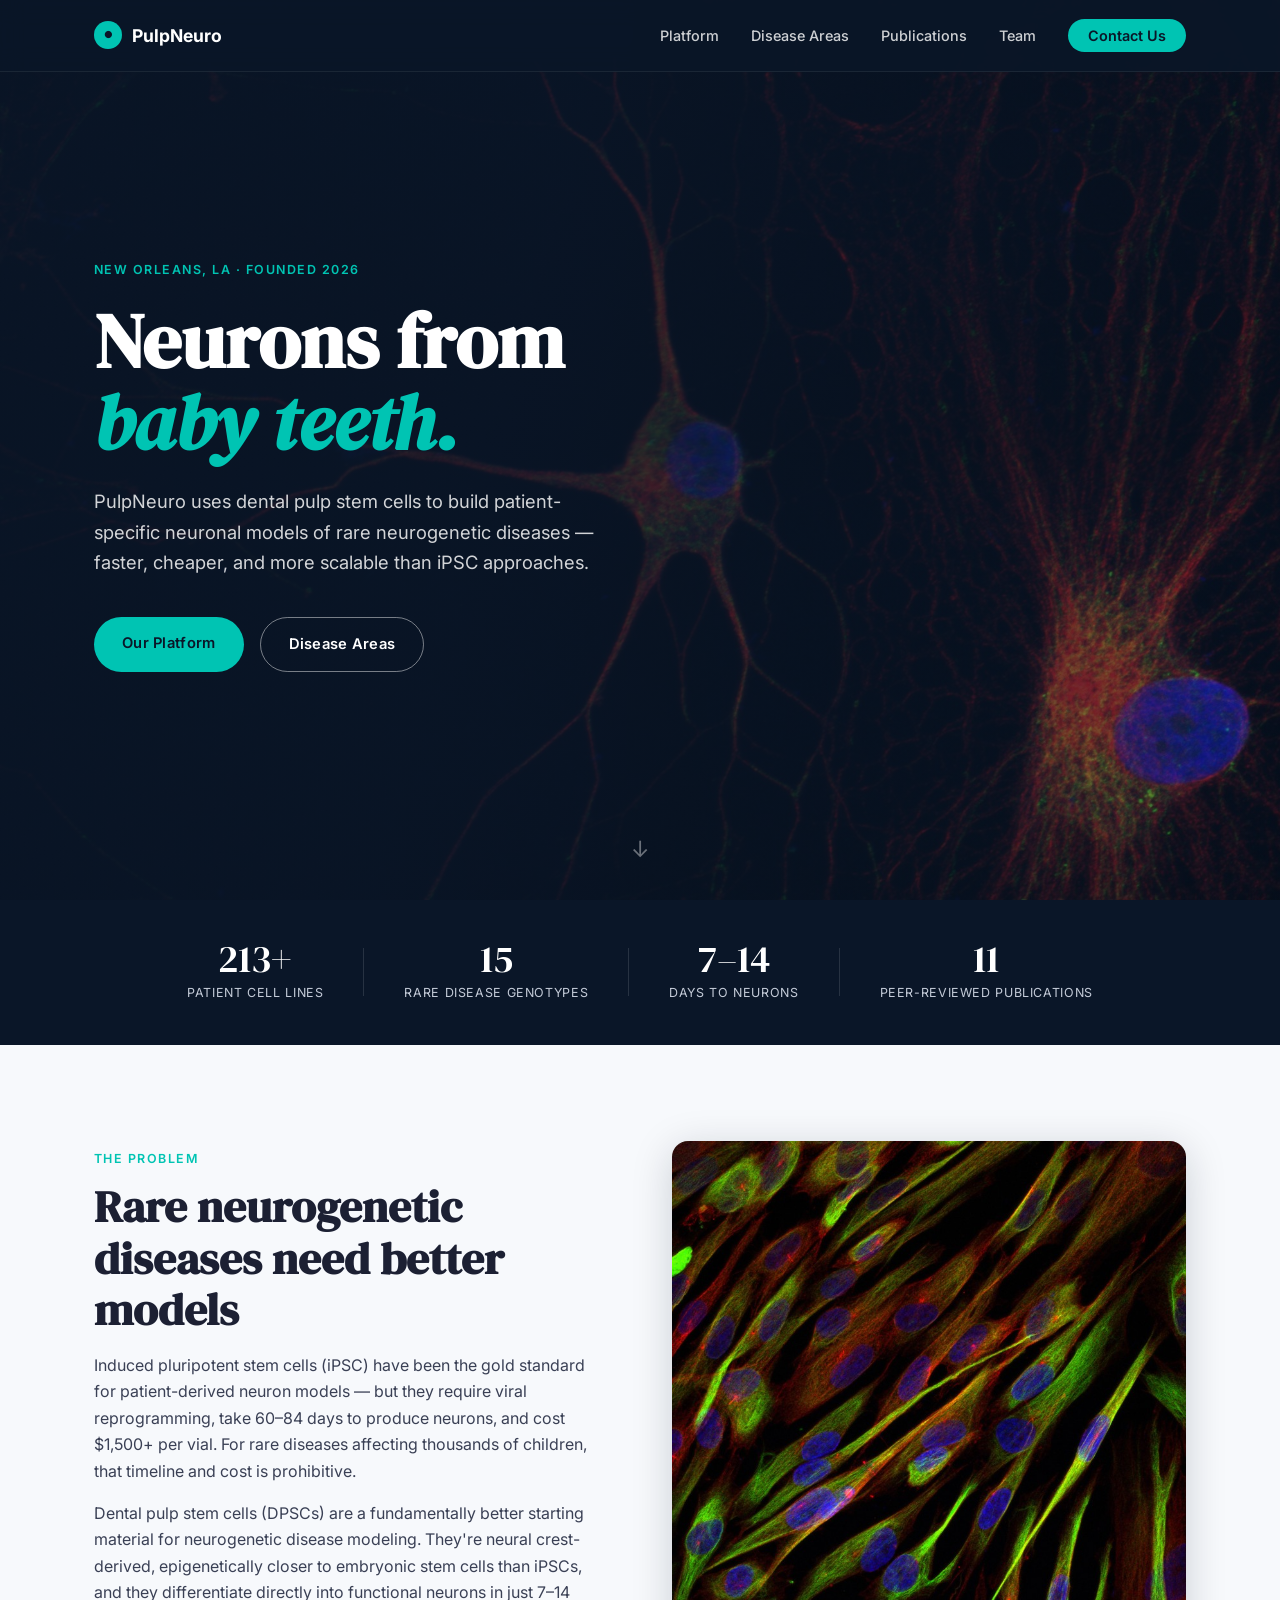
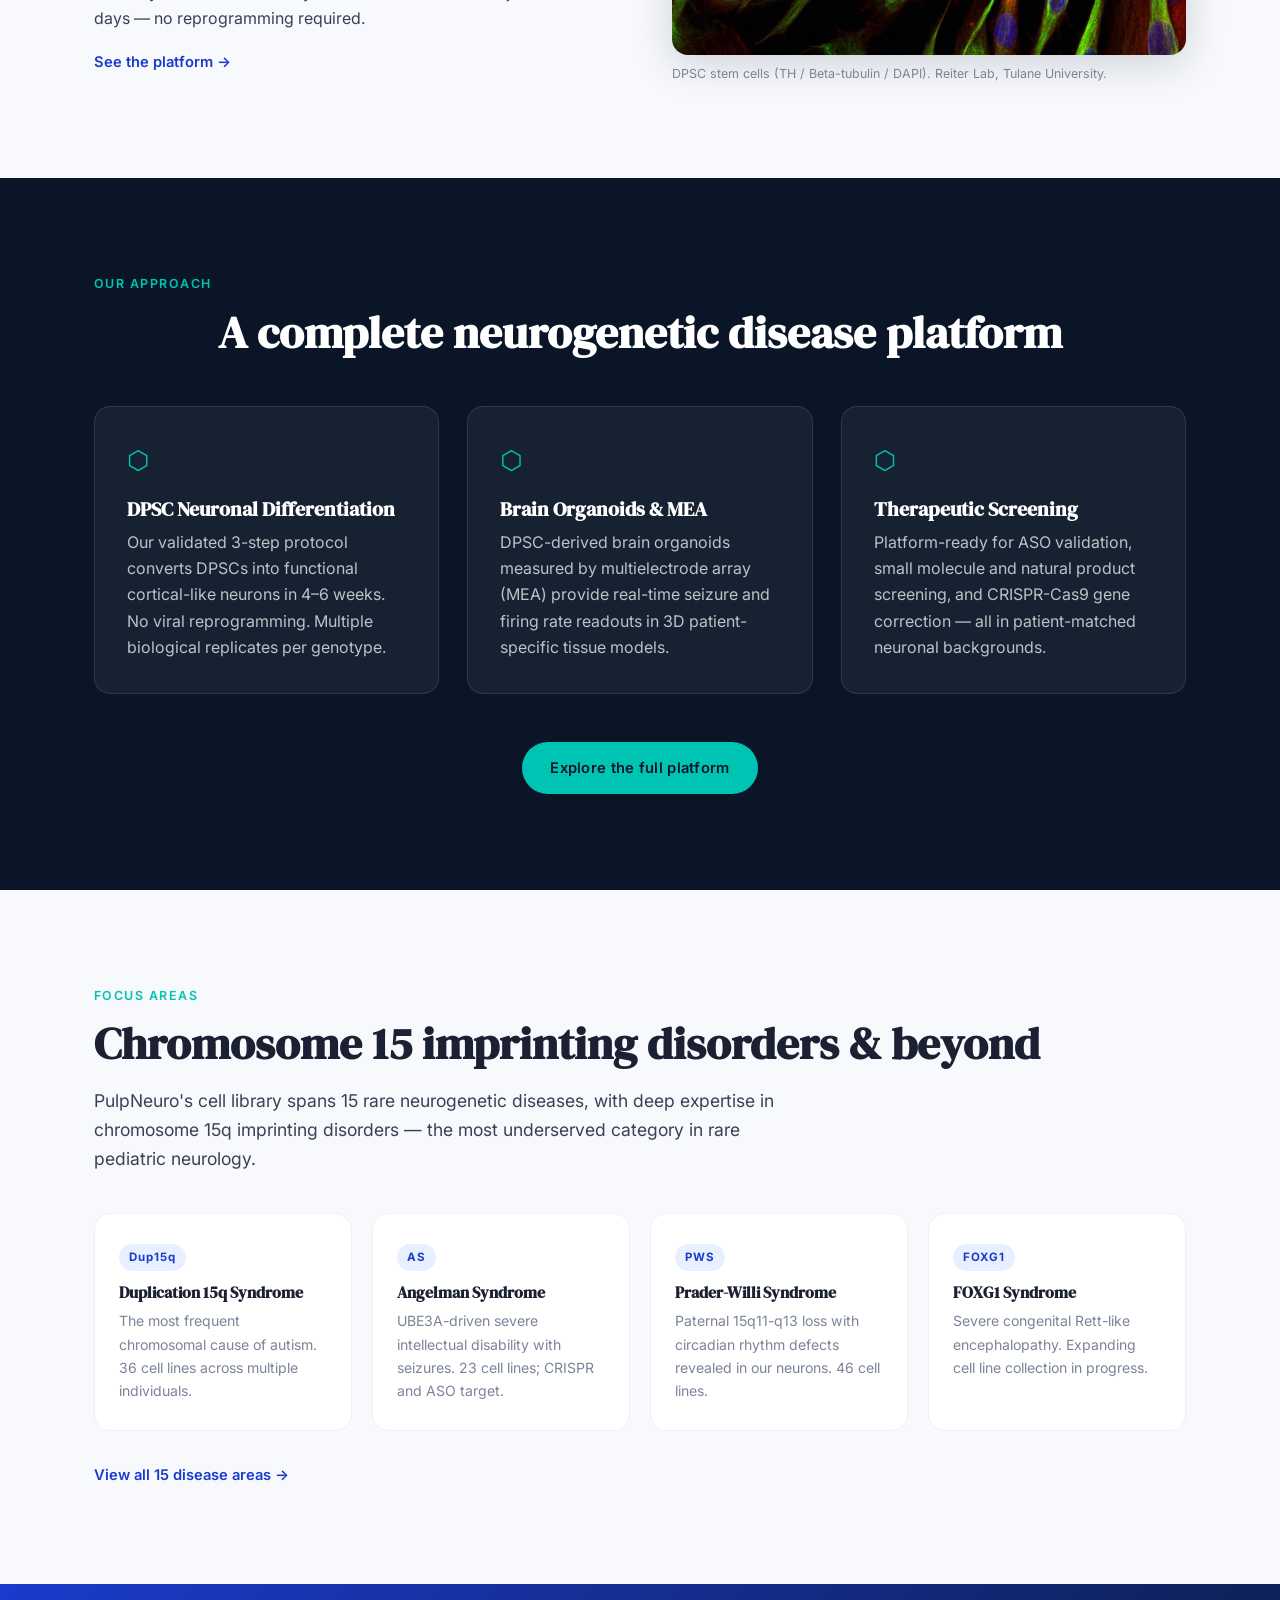
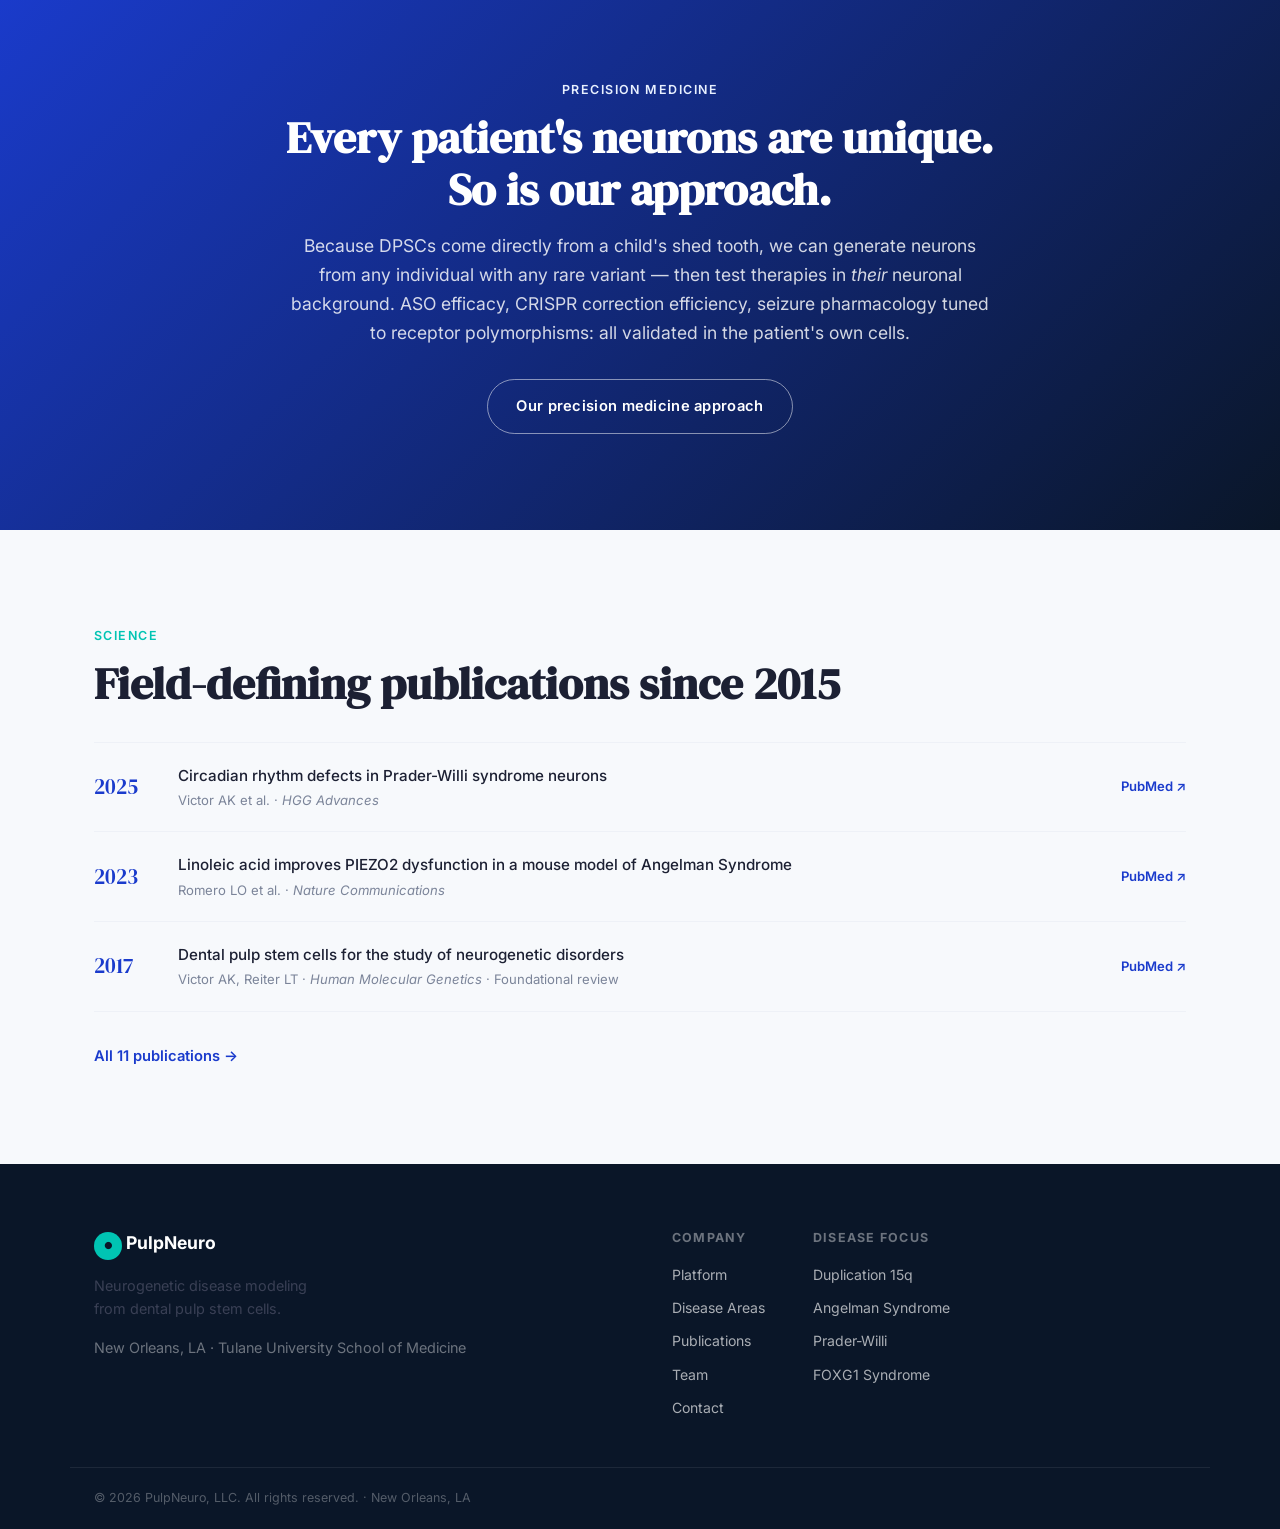
==== site/index.html @ 4e55b50b "Add files via upload Initial Site Upload" ====
<!DOCTYPE html>
<html lang="en">
<head>
<meta charset="UTF-8">
<meta name="viewport" content="width=device-width, initial-scale=1.0">
<title>PulpNeuro — Neurogenetic Disease Modeling from Dental Pulp Stem Cells</title>
<link rel="stylesheet" href="assets/css/main.css">
<link rel="preconnect" href="https://fonts.googleapis.com">
<link href="https://fonts.googleapis.com/css2?family=Inter:wght@300;400;500;600;700&family=DM+Serif+Display:ital@0;1&display=swap" rel="stylesheet">
</head>
<body>

<!-- NAV -->
<nav class="nav" id="nav">
  <div class="nav-inner">
    <a href="index.html" class="nav-logo">
      <span class="logo-mark">●</span>
      <span class="logo-text">PulpNeuro</span>
    </a>
    <ul class="nav-links">
      <li><a href="platform.html">Platform</a></li>
      <li><a href="disease-areas.html">Disease Areas</a></li>
      <li><a href="publications.html">Publications</a></li>
      <li><a href="team.html">Team</a></li>
      <li><a href="contact.html" class="nav-cta">Contact Us</a></li>
    </ul>
    <button class="nav-hamburger" id="hamburger" aria-label="Menu">
      <span></span><span></span><span></span>
    </button>
  </div>
</nav>

<!-- HERO -->
<section class="hero">
  <div class="hero-bg" style="background-image: url('assets/img/hero_neurons.jpg')"></div>
  <div class="hero-overlay"></div>
  <div class="hero-content">
    <div class="hero-eyebrow">New Orleans, LA · Founded 2026</div>
    <h1 class="hero-title">Neurons from<br><em>baby teeth.</em></h1>
    <p class="hero-sub">PulpNeuro uses dental pulp stem cells to build patient-specific neuronal models of rare neurogenetic diseases — faster, cheaper, and more scalable than iPSC approaches.</p>
    <div class="hero-actions">
      <a href="platform.html" class="btn btn-primary">Our Platform</a>
      <a href="disease-areas.html" class="btn btn-ghost">Disease Areas</a>
    </div>
  </div>
  <div class="hero-scroll">↓</div>
</section>

<!-- STATS BAR -->
<section class="stats-bar">
  <div class="container">
    <div class="stat">
      <span class="stat-n">213+</span>
      <span class="stat-label">Patient Cell Lines</span>
    </div>
    <div class="stat-div"></div>
    <div class="stat">
      <span class="stat-n">15</span>
      <span class="stat-label">Rare Disease Genotypes</span>
    </div>
    <div class="stat-div"></div>
    <div class="stat">
      <span class="stat-n">7–14</span>
      <span class="stat-label">Days to Neurons</span>
    </div>
    <div class="stat-div"></div>
    <div class="stat">
      <span class="stat-n">11</span>
      <span class="stat-label">Peer-Reviewed Publications</span>
    </div>
  </div>
</section>

<!-- INTRO SECTION -->
<section class="section section-light">
  <div class="container container-2col">
    <div class="col-text">
      <div class="eyebrow">The Problem</div>
      <h2>Rare neurogenetic diseases need better models</h2>
      <p>Induced pluripotent stem cells (iPSC) have been the gold standard for patient-derived neuron models — but they require viral reprogramming, take 60–84 days to produce neurons, and cost $1,500+ per vial. For rare diseases affecting thousands of children, that timeline and cost is prohibitive.</p>
      <p>Dental pulp stem cells (DPSCs) are a fundamentally better starting material for neurogenetic disease modeling. They're neural crest-derived, epigenetically closer to embryonic stem cells than iPSCs, and they differentiate directly into functional neurons in just 7–14 days — no reprogramming required.</p>
      <a href="platform.html" class="link-arrow">See the platform →</a>
    </div>
    <div class="col-img">
      <img src="assets/img/dpsc_stem_cells.jpg" alt="DPSC stem cells under fluorescence microscopy" class="rounded-img">
      <div class="img-caption">DPSC stem cells (TH / Beta-tubulin / DAPI). Reiter Lab, Tulane University.</div>
    </div>
  </div>
</section>

<!-- PLATFORM PREVIEW -->
<section class="section section-dark">
  <div class="container">
    <div class="eyebrow" style="color: var(--accent-teal)">Our Approach</div>
    <h2 class="centered">A complete neurogenetic disease platform</h2>
    <div class="card-grid-3">
      <div class="platform-card">
        <div class="card-icon">⬡</div>
        <h3>DPSC Neuronal Differentiation</h3>
        <p>Our validated 3-step protocol converts DPSCs into functional cortical-like neurons in 4–6 weeks. No viral reprogramming. Multiple biological replicates per genotype.</p>
      </div>
      <div class="platform-card">
        <div class="card-icon">⬡</div>
        <h3>Brain Organoids &amp; MEA</h3>
        <p>DPSC-derived brain organoids measured by multielectrode array (MEA) provide real-time seizure and firing rate readouts in 3D patient-specific tissue models.</p>
      </div>
      <div class="platform-card">
        <div class="card-icon">⬡</div>
        <h3>Therapeutic Screening</h3>
        <p>Platform-ready for ASO validation, small molecule and natural product screening, and CRISPR-Cas9 gene correction — all in patient-matched neuronal backgrounds.</p>
      </div>
    </div>
    <div class="centered" style="margin-top:3rem">
      <a href="platform.html" class="btn btn-primary">Explore the full platform</a>
    </div>
  </div>
</section>

<!-- DISEASE AREAS PREVIEW -->
<section class="section section-light">
  <div class="container">
    <div class="eyebrow">Focus Areas</div>
    <h2>Chromosome 15 imprinting disorders &amp; beyond</h2>
    <p class="section-intro">PulpNeuro's cell library spans 15 rare neurogenetic diseases, with deep expertise in chromosome 15q imprinting disorders — the most underserved category in rare pediatric neurology.</p>
    <div class="disease-grid">
      <a href="disease-areas.html#dup15q" class="disease-card">
        <div class="disease-tag">Dup15q</div>
        <h4>Duplication 15q Syndrome</h4>
        <p>The most frequent chromosomal cause of autism. 36 cell lines across multiple individuals.</p>
      </a>
      <a href="disease-areas.html#angelman" class="disease-card">
        <div class="disease-tag">AS</div>
        <h4>Angelman Syndrome</h4>
        <p>UBE3A-driven severe intellectual disability with seizures. 23 cell lines; CRISPR and ASO target.</p>
      </a>
      <a href="disease-areas.html#pws" class="disease-card">
        <div class="disease-tag">PWS</div>
        <h4>Prader-Willi Syndrome</h4>
        <p>Paternal 15q11-q13 loss with circadian rhythm defects revealed in our neurons. 46 cell lines.</p>
      </a>
      <a href="disease-areas.html#foxg1" class="disease-card">
        <div class="disease-tag">FOXG1</div>
        <h4>FOXG1 Syndrome</h4>
        <p>Severe congenital Rett-like encephalopathy. Expanding cell line collection in progress.</p>
      </a>
    </div>
    <a href="disease-areas.html" class="link-arrow" style="margin-top:2rem;display:inline-block">View all 15 disease areas →</a>
  </div>
</section>

<!-- PRECISION MEDICINE CALLOUT -->
<section class="section section-accent">
  <div class="container container-narrow centered">
    <div class="eyebrow" style="color:var(--blue-light)">Precision Medicine</div>
    <h2>Every patient's neurons are unique.<br>So is our approach.</h2>
    <p>Because DPSCs come directly from a child's shed tooth, we can generate neurons from any individual with any rare variant — then test therapies in <em>their</em> neuronal background. ASO efficacy, CRISPR correction efficiency, seizure pharmacology tuned to receptor polymorphisms: all validated in the patient's own cells.</p>
    <a href="disease-areas.html#precision" class="btn btn-ghost-light">Our precision medicine approach</a>
  </div>
</section>

<!-- PUBLICATIONS TEASER -->
<section class="section section-light">
  <div class="container">
    <div class="eyebrow">Science</div>
    <h2>Field-defining publications since 2015</h2>
    <div class="pub-teaser-list">
      <div class="pub-teaser">
        <span class="pub-year">2025</span>
        <div>
          <div class="pub-title">Circadian rhythm defects in Prader-Willi syndrome neurons</div>
          <div class="pub-journal">Victor AK et al. · <em>HGG Advances</em></div>
        </div>
        <a href="https://pubmed.ncbi.nlm.nih.gov/40023766/" target="_blank" class="pub-link">PubMed ↗</a>
      </div>
      <div class="pub-teaser">
        <span class="pub-year">2023</span>
        <div>
          <div class="pub-title">Linoleic acid improves PIEZO2 dysfunction in a mouse model of Angelman Syndrome</div>
          <div class="pub-journal">Romero LO et al. · <em>Nature Communications</em></div>
        </div>
        <a href="https://pubmed.ncbi.nlm.nih.gov/36859537/" target="_blank" class="pub-link">PubMed ↗</a>
      </div>
      <div class="pub-teaser">
        <span class="pub-year">2017</span>
        <div>
          <div class="pub-title">Dental pulp stem cells for the study of neurogenetic disorders</div>
          <div class="pub-journal">Victor AK, Reiter LT · <em>Human Molecular Genetics</em> · Foundational review</div>
        </div>
        <a href="https://pubmed.ncbi.nlm.nih.gov/28582499/" target="_blank" class="pub-link">PubMed ↗</a>
      </div>
    </div>
    <a href="publications.html" class="link-arrow" style="margin-top:2rem;display:inline-block">All 11 publications →</a>
  </div>
</section>

<!-- FOOTER -->
<footer class="footer">
  <div class="container footer-inner">
    <div class="footer-brand">
      <span class="logo-mark">●</span>
      <span class="logo-text">PulpNeuro</span>
      <p>Neurogenetic disease modeling<br>from dental pulp stem cells.</p>
      <p class="footer-location">New Orleans, LA · Tulane University School of Medicine</p>
    </div>
    <div class="footer-links">
      <div class="footer-col">
        <div class="footer-col-head">Company</div>
        <a href="platform.html">Platform</a>
        <a href="disease-areas.html">Disease Areas</a>
        <a href="publications.html">Publications</a>
        <a href="team.html">Team</a>
        <a href="contact.html">Contact</a>
      </div>
      <div class="footer-col">
        <div class="footer-col-head">Disease Focus</div>
        <a href="disease-areas.html#dup15q">Duplication 15q</a>
        <a href="disease-areas.html#angelman">Angelman Syndrome</a>
        <a href="disease-areas.html#pws">Prader-Willi</a>
        <a href="disease-areas.html#foxg1">FOXG1 Syndrome</a>
      </div>
    </div>
  </div>
  <div class="footer-bottom">
    <div class="container">© 2026 PulpNeuro, LLC. All rights reserved. · New Orleans, LA</div>
  </div>
</footer>

<script src="assets/js/main.js"></script>
</body>
</html>
---- site/assets/css/main.css ----
/* =============================================
   PULPNEURO — MAIN STYLESHEET
   Brand: #1A3BCC (blue), #0A1628 (deep navy)
   Accent: #00C4B3 (teal), #E8F0FF (blue-light)
   ============================================= */

:root {
  --blue:        #1A3BCC;
  --blue-dark:   #0A1628;
  --blue-mid:    #1530A8;
  --blue-light:  #E8F0FF;
  --accent-teal: #00C4B3;
  --white:       #FFFFFF;
  --off-white:   #F7F9FC;
  --gray-100:    #EEF1F7;
  --gray-300:    #C4CBD8;
  --gray-500:    #7B8499;
  --gray-700:    #3A4055;
  --text:        #1C2033;
  --font-display: 'DM Serif Display', Georgia, serif;
  --font-body:    'Inter', system-ui, sans-serif;
  --nav-h:       72px;
  --radius:      8px;
  --radius-lg:   16px;
  --shadow:      0 2px 16px rgba(10,22,40,0.10);
  --shadow-lg:   0 8px 40px rgba(10,22,40,0.18);
}

*, *::before, *::after { box-sizing: border-box; margin: 0; padding: 0; }

html { scroll-behavior: smooth; }

body {
  font-family: var(--font-body);
  font-size: 16px;
  line-height: 1.65;
  color: var(--text);
  background: var(--white);
  -webkit-font-smoothing: antialiased;
}

img { max-width: 100%; display: block; }
a { color: inherit; text-decoration: none; }

/* ---- TYPOGRAPHY ---- */
h1, h2, h3, h4 { font-family: var(--font-display); line-height: 1.15; }
h1 { font-size: clamp(2.6rem, 5vw, 4.2rem); }
h2 { font-size: clamp(1.9rem, 3.5vw, 2.8rem); margin-bottom: 1rem; }
h3 { font-size: 1.25rem; margin-bottom: 0.5rem; }
h4 { font-size: 1.05rem; margin-bottom: 0.35rem; }
p  { margin-bottom: 1rem; color: var(--gray-700); }
p:last-child { margin-bottom: 0; }
em { font-style: italic; }

.eyebrow {
  font-size: 0.78rem;
  font-weight: 600;
  letter-spacing: 0.12em;
  text-transform: uppercase;
  color: var(--accent-teal);
  margin-bottom: 0.75rem;
}
.centered { text-align: center; }
.section-intro { font-size: 1.1rem; max-width: 680px; margin-bottom: 2.5rem; color: var(--gray-700); }

/* ---- CONTAINER ---- */
.container { max-width: 1140px; margin: 0 auto; padding: 0 24px; }
.container-narrow { max-width: 760px; margin: 0 auto; padding: 0 24px; }
.container-2col {
  display: grid;
  grid-template-columns: 1fr 1fr;
  gap: 64px;
  align-items: center;
}
@media (max-width: 768px) {
  .container-2col { grid-template-columns: 1fr; gap: 36px; }
}

/* ---- NAV ---- */
.nav {
  position: fixed; top: 0; left: 0; right: 0; z-index: 100;
  height: var(--nav-h);
  background: rgba(10,22,40,0.92);
  backdrop-filter: blur(12px);
  border-bottom: 1px solid rgba(255,255,255,0.07);
  transition: background 0.3s;
}
.nav.scrolled { background: rgba(10,22,40,0.98); }
.nav-inner {
  max-width: 1140px; margin: 0 auto; padding: 0 24px;
  height: 100%; display: flex; align-items: center; justify-content: space-between;
}
.nav-logo {
  display: flex; align-items: center; gap: 10px;
  font-weight: 700; font-size: 1.1rem; color: var(--white);
}
.logo-mark {
  display: inline-block; width: 28px; height: 28px; border-radius: 50%;
  background: var(--accent-teal); color: var(--blue-dark);
  font-size: 0.6rem; text-align: center; line-height: 28px;
}
.logo-text { color: var(--white); font-family: var(--font-body); }
.nav-links {
  display: flex; align-items: center; gap: 32px; list-style: none;
}
.nav-links a {
  color: rgba(255,255,255,0.8); font-size: 0.9rem; font-weight: 500;
  transition: color 0.2s;
}
.nav-links a:hover { color: var(--white); }
.nav-cta {
  background: var(--accent-teal) !important; color: var(--blue-dark) !important;
  padding: 8px 20px; border-radius: 100px; font-weight: 600 !important;
  transition: opacity 0.2s !important;
}
.nav-cta:hover { opacity: 0.88 !important; }
.nav-hamburger {
  display: none; flex-direction: column; gap: 5px;
  background: none; border: none; cursor: pointer; padding: 4px;
}
.nav-hamburger span { display: block; width: 24px; height: 2px; background: var(--white); border-radius: 2px; }

@media (max-width: 768px) {
  .nav-links { display: none; }
  .nav-hamburger { display: flex; }
  .nav-links.open {
    display: flex; flex-direction: column; align-items: flex-start;
    position: absolute; top: var(--nav-h); left: 0; right: 0;
    background: var(--blue-dark); padding: 24px; gap: 20px;
    border-top: 1px solid rgba(255,255,255,0.1);
  }
}

/* ---- HERO ---- */
.hero {
  position: relative; min-height: 100vh;
  display: flex; align-items: center; justify-content: flex-start;
  padding: calc(var(--nav-h) + 40px) 24px 80px;
  overflow: hidden;
}
.hero-bg {
  position: absolute; inset: 0;
  background-size: cover; background-position: center;
  transform: scale(1.04);
  transition: transform 8s ease-out;
}
.hero-bg.loaded { transform: scale(1); }
.hero-overlay {
  position: absolute; inset: 0;
  background: linear-gradient(105deg, rgba(10,22,40,0.88) 40%, rgba(10,22,40,0.45) 100%);
}
.hero-content {
  position: relative; z-index: 2;
  max-width: 660px;
  margin-left: calc((100vw - 1140px) / 2);
  padding-left: 0;
}
@media (max-width: 1188px) { .hero-content { margin-left: 0; } }
.hero-eyebrow {
  font-size: 0.78rem; font-weight: 600; letter-spacing: 0.12em;
  text-transform: uppercase; color: var(--accent-teal); margin-bottom: 1.25rem;
}
.hero-title {
  font-family: var(--font-display); font-size: clamp(3rem, 6vw, 5rem);
  line-height: 1.05; color: var(--white); margin-bottom: 1.5rem;
}
.hero-title em { color: var(--accent-teal); font-style: italic; }
.hero-sub {
  font-size: 1.15rem; line-height: 1.65;
  color: rgba(255,255,255,0.82); margin-bottom: 2.5rem; max-width: 520px;
}
.hero-actions { display: flex; gap: 16px; flex-wrap: wrap; }
.hero-scroll {
  position: absolute; bottom: 32px; left: 50%;
  transform: translateX(-50%); color: rgba(255,255,255,0.4);
  font-size: 1.4rem; animation: bounce 2s infinite;
}
@keyframes bounce {
  0%, 100% { transform: translateX(-50%) translateY(0); }
  50% { transform: translateX(-50%) translateY(8px); }
}

/* ---- BUTTONS ---- */
.btn {
  display: inline-block; padding: 14px 28px; border-radius: 100px;
  font-size: 0.92rem; font-weight: 600; letter-spacing: 0.02em;
  transition: all 0.2s; cursor: pointer; border: none;
}
.btn-primary { background: var(--accent-teal); color: var(--blue-dark); }
.btn-primary:hover { background: #00b0a0; transform: translateY(-1px); box-shadow: 0 4px 20px rgba(0,196,179,0.35); }
.btn-ghost {
  background: transparent; color: var(--white);
  border: 1.5px solid rgba(255,255,255,0.45);
}
.btn-ghost:hover { border-color: var(--white); background: rgba(255,255,255,0.08); }
.btn-ghost-light {
  background: transparent; color: var(--white);
  border: 1.5px solid rgba(255,255,255,0.5);
  padding: 14px 28px; border-radius: 100px; font-weight: 600;
  display: inline-block; transition: all 0.2s;
}
.btn-ghost-light:hover { background: rgba(255,255,255,0.1); }
.btn-blue { background: var(--blue); color: var(--white); }
.btn-blue:hover { background: var(--blue-mid); transform: translateY(-1px); }

.link-arrow {
  font-weight: 600; font-size: 0.92rem; color: var(--blue);
  transition: gap 0.2s; display: inline-flex; align-items: center; gap: 4px;
}
.link-arrow:hover { gap: 8px; }

/* ---- STATS BAR ---- */
.stats-bar {
  background: var(--blue-dark);
  padding: 32px 0;
}
.stats-bar .container {
  display: flex; align-items: center; justify-content: center;
  gap: 0; flex-wrap: wrap;
}
.stat { text-align: center; padding: 8px 40px; }
.stat-n {
  display: block; font-family: var(--font-display);
  font-size: 2.4rem; color: var(--white); line-height: 1;
}
.stat-label { font-size: 0.78rem; color: var(--gray-300); letter-spacing: 0.05em; text-transform: uppercase; }
.stat-div { width: 1px; height: 48px; background: rgba(255,255,255,0.12); }
@media (max-width: 600px) {
  .stat { padding: 12px 20px; }
  .stat-div { display: none; }
}

/* ---- SECTIONS ---- */
.section { padding: 96px 0; }
.section-light { background: var(--off-white); }
.section-dark { background: var(--blue-dark); color: var(--white); }
.section-dark h2, .section-dark h3, .section-dark .eyebrow { color: var(--white); }
.section-dark p { color: rgba(255,255,255,0.72); }
.section-accent {
  background: linear-gradient(135deg, var(--blue) 0%, var(--blue-dark) 100%);
  color: var(--white); padding: 96px 0;
}
.section-accent h2, .section-accent p { color: var(--white); }
.section-accent p { color: rgba(255,255,255,0.82); font-size: 1.1rem; margin-bottom: 2rem; }

/* ---- CARDS ---- */
.card-grid-3 {
  display: grid; grid-template-columns: repeat(3, 1fr); gap: 28px;
  margin-top: 3rem;
}
@media (max-width: 768px) { .card-grid-3 { grid-template-columns: 1fr; } }

.platform-card {
  background: rgba(255,255,255,0.05);
  border: 1px solid rgba(255,255,255,0.1);
  border-radius: var(--radius-lg); padding: 32px;
  transition: background 0.2s, transform 0.2s;
}
.platform-card:hover { background: rgba(255,255,255,0.09); transform: translateY(-3px); }
.card-icon { font-size: 1.6rem; color: var(--accent-teal); margin-bottom: 1rem; }
.platform-card h3 { color: var(--white); }

/* ---- DISEASE GRID ---- */
.disease-grid {
  display: grid; grid-template-columns: repeat(4, 1fr); gap: 20px;
  margin-top: 2.5rem;
}
@media (max-width: 900px) { .disease-grid { grid-template-columns: repeat(2, 1fr); } }
@media (max-width: 500px) { .disease-grid { grid-template-columns: 1fr; } }

.disease-card {
  display: block;
  background: var(--white); border: 1px solid var(--gray-100);
  border-radius: var(--radius-lg); padding: 28px 24px;
  transition: box-shadow 0.2s, transform 0.2s; cursor: pointer;
}
.disease-card:hover { box-shadow: var(--shadow-lg); transform: translateY(-3px); }
.disease-tag {
  display: inline-block; background: var(--blue-light); color: var(--blue);
  font-size: 0.72rem; font-weight: 700; letter-spacing: 0.08em;
  padding: 4px 10px; border-radius: 100px; margin-bottom: 12px;
}
.disease-card h4 { font-size: 1rem; margin-bottom: 0.5rem; }
.disease-card p { font-size: 0.88rem; color: var(--gray-500); margin: 0; }

/* ---- PUBLICATIONS TEASER ---- */
.pub-teaser-list { display: flex; flex-direction: column; gap: 0; margin-top: 2rem; }
.pub-teaser {
  display: grid; grid-template-columns: 60px 1fr auto;
  align-items: center; gap: 24px;
  padding: 20px 0; border-bottom: 1px solid var(--gray-100);
}
.pub-teaser:first-child { border-top: 1px solid var(--gray-100); }
.pub-year { font-family: var(--font-display); font-size: 1.3rem; color: var(--blue); }
.pub-title { font-weight: 500; font-size: 0.95rem; margin-bottom: 2px; }
.pub-journal { font-size: 0.82rem; color: var(--gray-500); }
.pub-link {
  font-size: 0.82rem; font-weight: 600; color: var(--blue);
  white-space: nowrap; transition: color 0.2s;
}
.pub-link:hover { color: var(--accent-teal); }
@media (max-width: 600px) {
  .pub-teaser { grid-template-columns: 50px 1fr; }
  .pub-link { grid-column: 2; }
}

/* ---- IMAGES ---- */
.rounded-img { border-radius: var(--radius-lg); box-shadow: var(--shadow-lg); width: 100%; }
.img-caption { font-size: 0.78rem; color: var(--gray-500); margin-top: 10px; line-height: 1.4; }

/* ---- FOOTER ---- */
.footer { background: var(--blue-dark); color: rgba(255,255,255,0.7); padding: 64px 0 0; }
.footer-inner {
  display: grid; grid-template-columns: 1fr 1fr; gap: 64px;
  padding-bottom: 48px; border-bottom: 1px solid rgba(255,255,255,0.08);
}
@media (max-width: 640px) { .footer-inner { grid-template-columns: 1fr; gap: 40px; } }
.footer-brand .logo-text { color: var(--white); font-size: 1.1rem; font-weight: 700; }
.footer-brand p { margin-top: 14px; font-size: 0.9rem; line-height: 1.6; }
.footer-location { font-size: 0.78rem; color: rgba(255,255,255,0.4); margin-top: 8px; }
.footer-links { display: flex; gap: 48px; }
.footer-col { display: flex; flex-direction: column; gap: 10px; }
.footer-col-head { font-size: 0.78rem; font-weight: 700; letter-spacing: 0.1em; text-transform: uppercase; color: rgba(255,255,255,0.4); margin-bottom: 4px; }
.footer-col a { font-size: 0.88rem; color: rgba(255,255,255,0.65); transition: color 0.2s; }
.footer-col a:hover { color: var(--white); }
.footer-bottom { padding: 20px 0; font-size: 0.78rem; color: rgba(255,255,255,0.3); }

/* ---- PAGE HERO (inner pages) ---- */
.page-hero {
  background: var(--blue-dark);
  padding: calc(var(--nav-h) + 56px) 0 56px;
  color: var(--white);
}
.page-hero h1 { font-size: clamp(2rem, 4vw, 3rem); color: var(--white); margin-bottom: 1rem; }
.page-hero p { color: rgba(255,255,255,0.75); font-size: 1.1rem; max-width: 580px; }

/* ---- TEAM ---- */
.team-grid { display: grid; grid-template-columns: repeat(2, 1fr); gap: 48px; margin-top: 3rem; }
@media (max-width: 700px) { .team-grid { grid-template-columns: 1fr; } }
.team-card { display: flex; gap: 28px; align-items: flex-start; }
.team-photo {
  width: 110px; height: 130px; border-radius: var(--radius);
  object-fit: cover; flex-shrink: 0; box-shadow: var(--shadow);
}
.team-name { font-size: 1.15rem; margin-bottom: 2px; }
.team-title { font-size: 0.82rem; color: var(--accent-teal); font-weight: 600; margin-bottom: 10px; }
.team-bio { font-size: 0.88rem; color: var(--gray-700); line-height: 1.6; }

/* ---- PLATFORM PAGE ---- */
.pipeline-steps {
  display: grid; grid-template-columns: repeat(6, 1fr); gap: 0;
  margin: 3rem 0; position: relative;
}
.pipeline-steps::before {
  content: ''; position: absolute; top: 30px; left: 8%;
  width: 84%; height: 2px; background: linear-gradient(90deg, var(--accent-teal), var(--blue));
  z-index: 0;
}
.pipeline-step { text-align: center; position: relative; z-index: 1; padding: 0 4px; }
.step-circle {
  width: 60px; height: 60px; border-radius: 50%;
  background: var(--blue-dark); border: 2px solid var(--accent-teal);
  display: flex; align-items: center; justify-content: center;
  margin: 0 auto 12px; font-weight: 700; color: var(--accent-teal);
  font-size: 0.85rem;
}
.step-label { font-size: 0.75rem; font-weight: 600; color: var(--gray-700); line-height: 1.3; }
@media (max-width: 700px) {
  .pipeline-steps { grid-template-columns: repeat(3, 1fr); gap: 20px; }
  .pipeline-steps::before { display: none; }
}

/* ---- PUBLICATIONS PAGE ---- */
.pub-list { margin-top: 2.5rem; }
.pub-item {
  display: grid; grid-template-columns: 64px 1fr;
  gap: 20px; padding: 24px 0; border-bottom: 1px solid var(--gray-100);
}
.pub-item:first-child { border-top: 1px solid var(--gray-100); }
.pub-num { font-family: var(--font-display); font-size: 1.5rem; color: var(--gray-300); padding-top: 2px; }
.pub-body {}
.pub-body .pub-title { font-weight: 600; font-size: 0.98rem; margin-bottom: 4px; color: var(--text); }
.pub-body .pub-authors { font-size: 0.84rem; color: var(--gray-500); margin-bottom: 4px; }
.pub-body .pub-meta { font-size: 0.82rem; color: var(--gray-500); display: flex; gap: 16px; flex-wrap: wrap; align-items: center; }
.pub-badge {
  display: inline-block; background: var(--blue-light); color: var(--blue);
  font-size: 0.7rem; font-weight: 700; letter-spacing: 0.06em;
  padding: 2px 8px; border-radius: 100px;
}
.pub-pmid a { color: var(--blue); font-weight: 500; transition: color 0.2s; }
.pub-pmid a:hover { color: var(--accent-teal); }

/* ---- DISEASE PAGE ---- */
.disease-section { padding: 72px 0; border-bottom: 1px solid var(--gray-100); }
.disease-section:last-child { border-bottom: none; }
.disease-header { display: flex; align-items: center; gap: 16px; margin-bottom: 1.5rem; }
.disease-badge {
  background: var(--blue); color: var(--white);
  font-size: 0.8rem; font-weight: 700; padding: 6px 14px;
  border-radius: 100px; white-space: nowrap;
}
.disease-cell-count { font-size: 0.82rem; color: var(--gray-500); }
.disease-body {
  display: grid; grid-template-columns: 1fr 280px; gap: 48px;
}
@media (max-width: 768px) { .disease-body { grid-template-columns: 1fr; } }
.disease-stats-box {
  background: var(--blue-light); border-radius: var(--radius-lg);
  padding: 24px; align-self: start;
}
.ds-row { display: flex; justify-content: space-between; padding: 8px 0; border-bottom: 1px solid rgba(26,59,204,0.1); font-size: 0.88rem; }
.ds-row:last-child { border: none; }
.ds-label { color: var(--gray-700); }
.ds-val { font-weight: 600; color: var(--blue); }

/* ---- CONTACT ---- */
.contact-wrap { display: grid; grid-template-columns: 1fr 1fr; gap: 64px; margin-top: 3rem; }
@media (max-width: 700px) { .contact-wrap { grid-template-columns: 1fr; } }
.contact-form input, .contact-form textarea {
  width: 100%; padding: 12px 16px;
  border: 1px solid var(--gray-300); border-radius: var(--radius);
  font-family: var(--font-body); font-size: 0.95rem; margin-bottom: 16px;
  transition: border-color 0.2s; outline: none;
  background: var(--white); color: var(--text);
}
.contact-form input:focus, .contact-form textarea:focus { border-color: var(--blue); }
.contact-form textarea { min-height: 140px; resize: vertical; }
.contact-form label { font-size: 0.82rem; font-weight: 600; color: var(--gray-700); display: block; margin-bottom: 6px; }
.contact-info-item { display: flex; gap: 12px; margin-bottom: 24px; }
.ci-icon { font-size: 1.2rem; }
.ci-text { font-size: 0.9rem; color: var(--gray-700); }
.ci-text strong { display: block; color: var(--text); font-weight: 600; margin-bottom: 2px; }
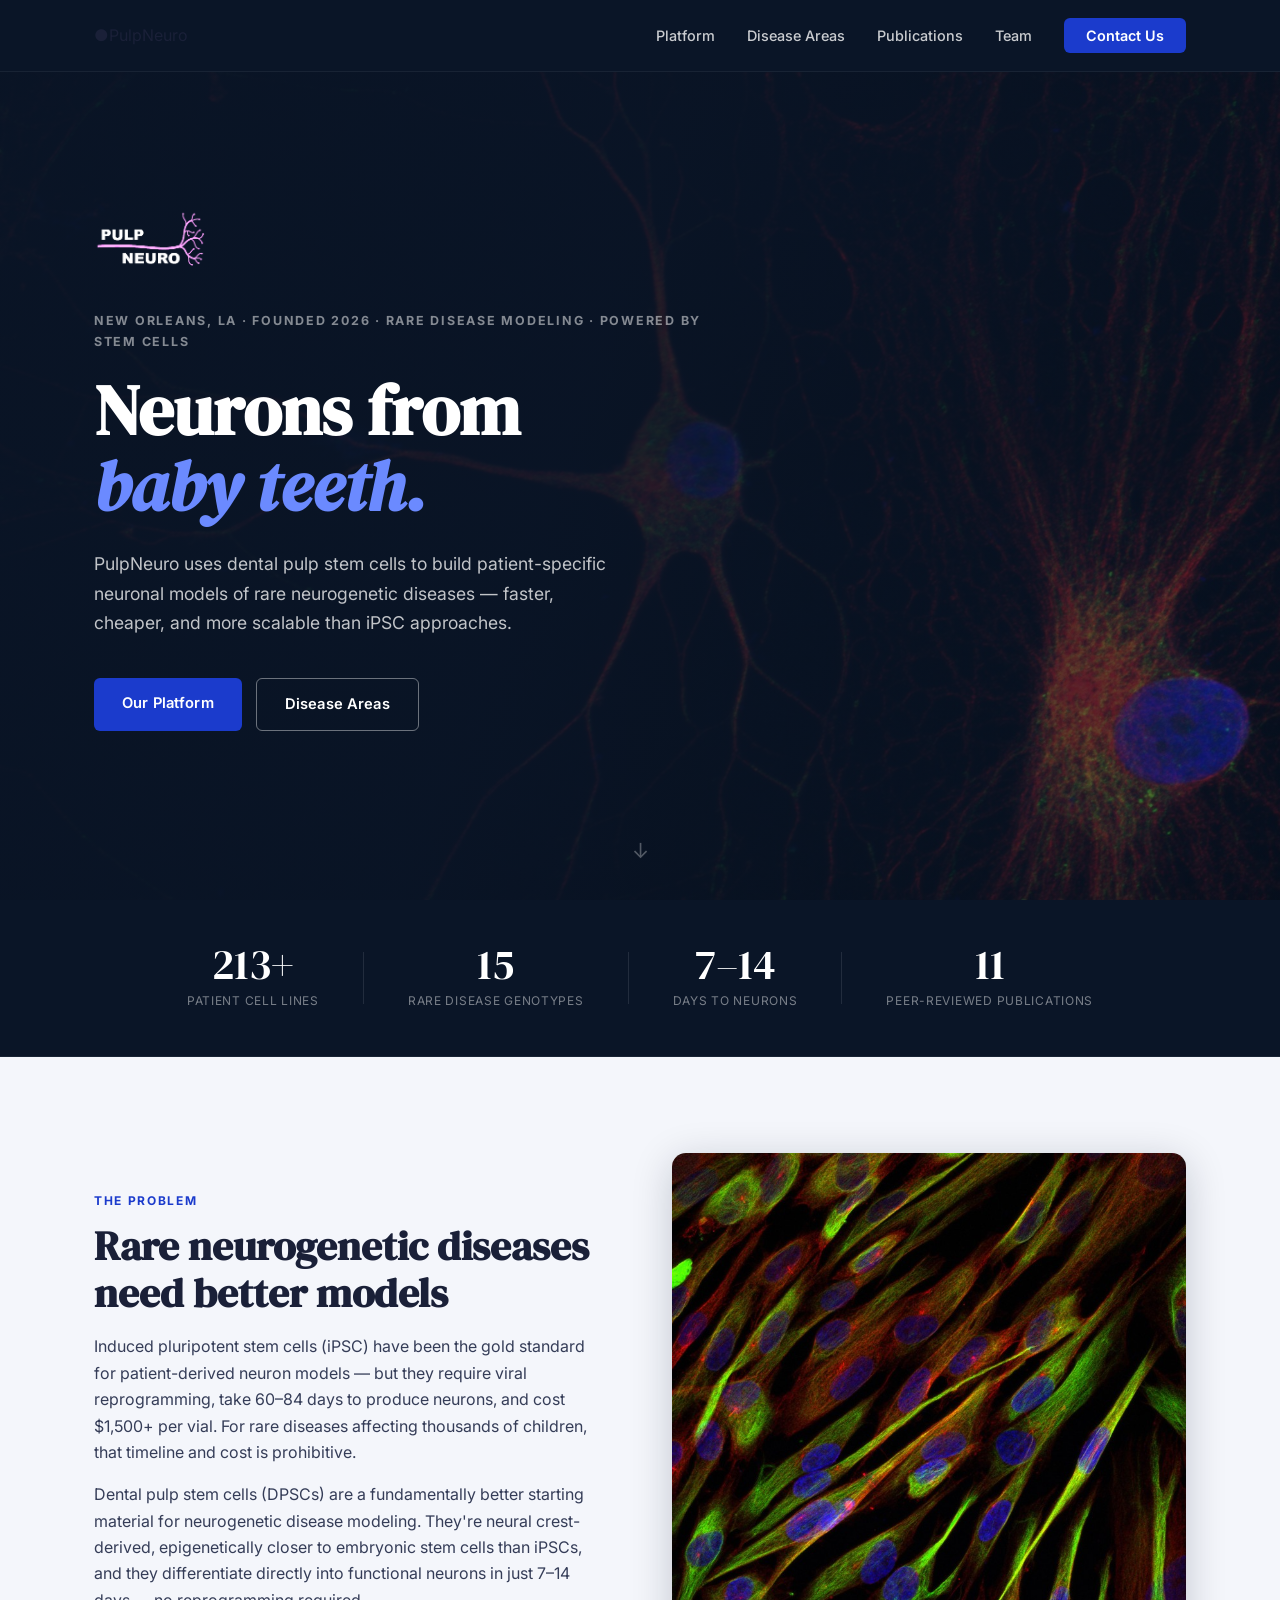
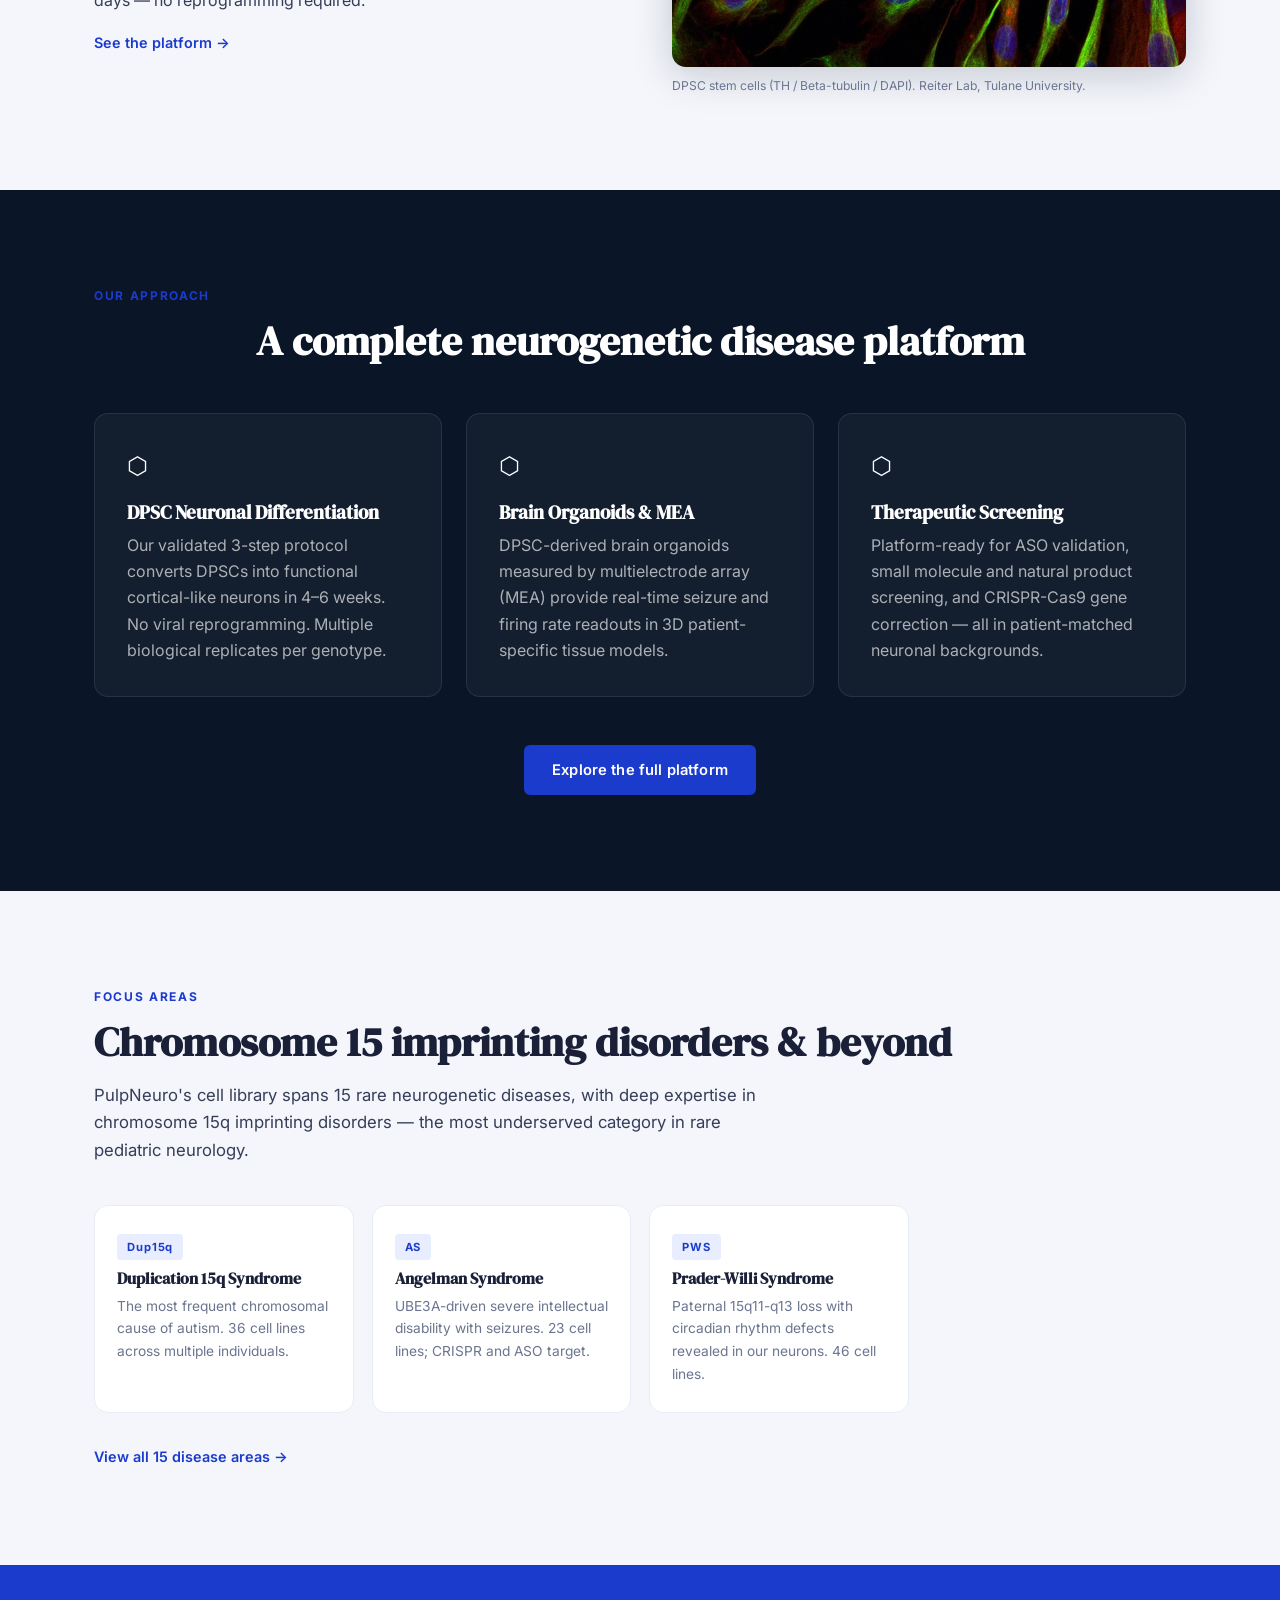
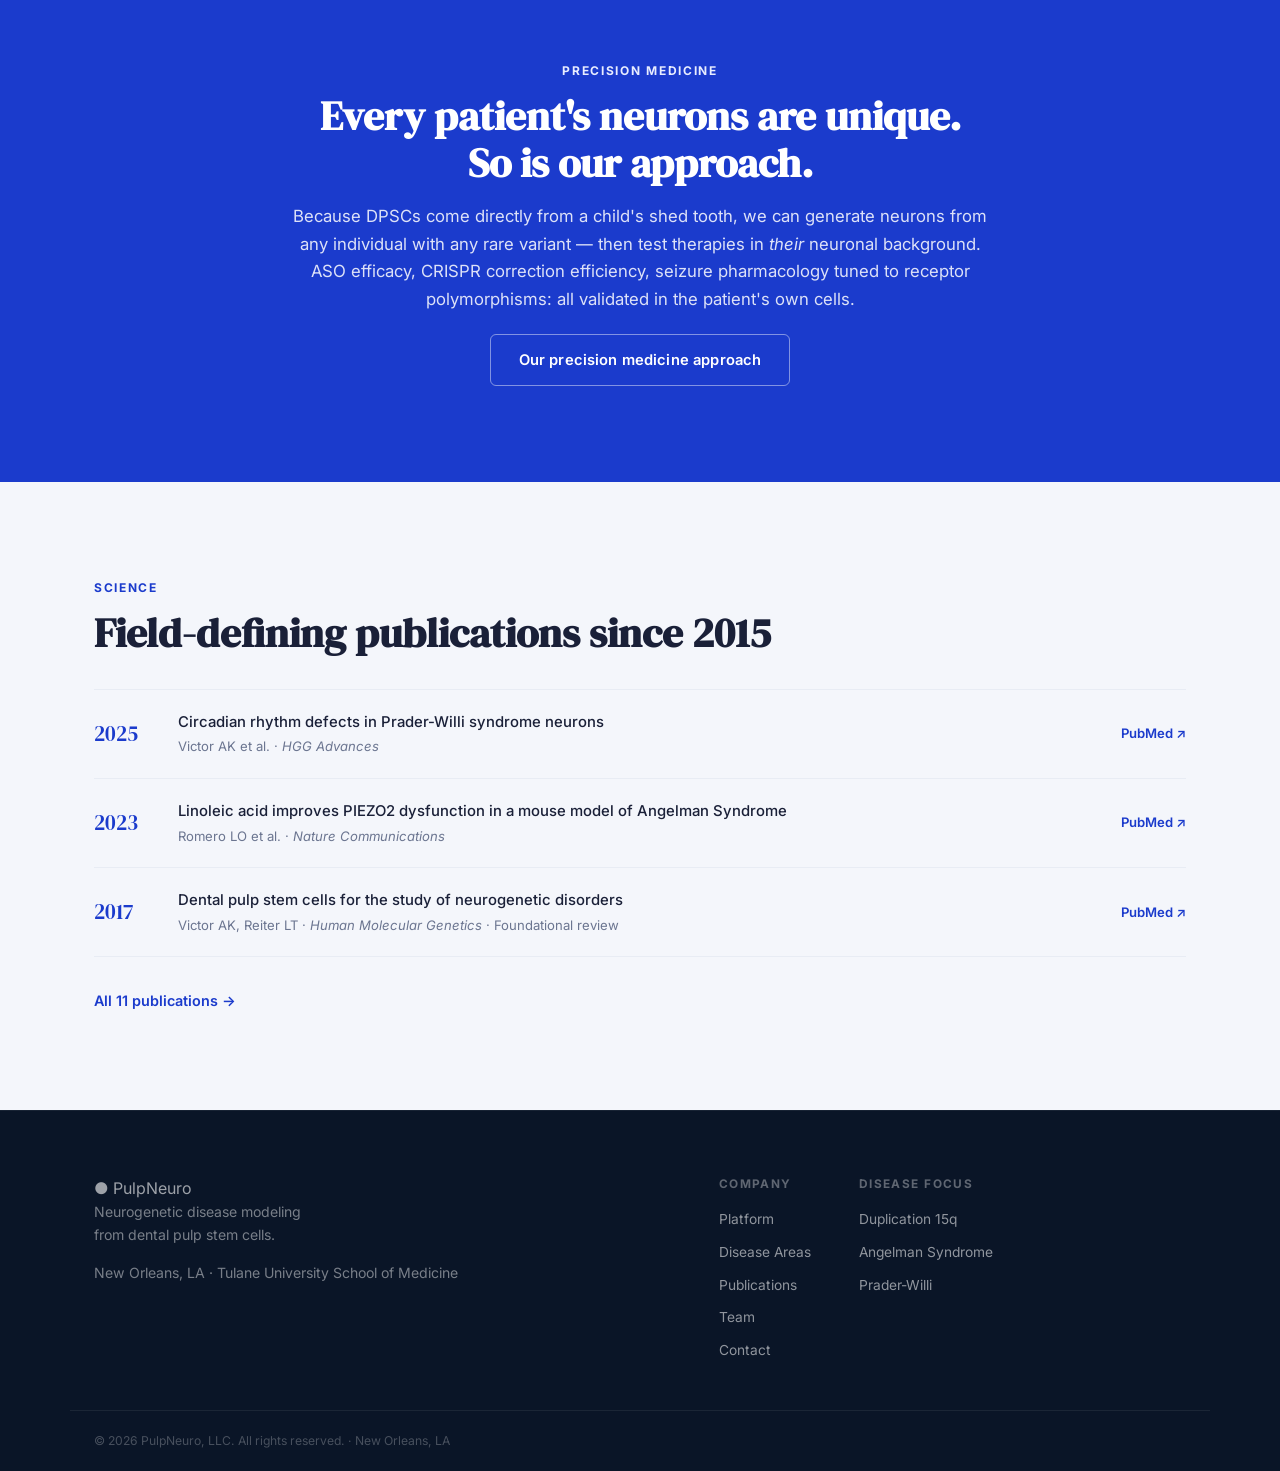
==== commit c690d6bd: "Add files via upload Multiple Changes to Site Content." ====
--- a/site/index.html
+++ b/site/index.html
@@ -35,7 +35,8 @@
   <div class="hero-bg" style="background-image: url('assets/img/hero_neurons.jpg')"></div>
   <div class="hero-overlay"></div>
   <div class="hero-content">
-    <div class="hero-eyebrow">New Orleans, LA · Founded 2026</div>
+    <img src="assets/img/logo.png" alt="PulpNeuro" class="hero-logo">
+    <div class="hero-tagline">New Orleans, LA · Founded 2026 · Rare Disease Modeling · Powered by Stem Cells</div>
     <h1 class="hero-title">Neurons from<br><em>baby teeth.</em></h1>
     <p class="hero-sub">PulpNeuro uses dental pulp stem cells to build patient-specific neuronal models of rare neurogenetic diseases — faster, cheaper, and more scalable than iPSC approaches.</p>
     <div class="hero-actions">
@@ -89,9 +90,9 @@
 </section>
 
 <!-- PLATFORM PREVIEW -->
-<section class="section section-dark">
-  <div class="container">
-    <div class="eyebrow" style="color: var(--accent-teal)">Our Approach</div>
+<section class="section section-navy">
+  <div class="container">
+    <div class="eyebrow" style="color: var(--blue)">Our Approach</div>
     <h2 class="centered">A complete neurogenetic disease platform</h2>
     <div class="card-grid-3">
       <div class="platform-card">
@@ -138,18 +139,13 @@
         <h4>Prader-Willi Syndrome</h4>
         <p>Paternal 15q11-q13 loss with circadian rhythm defects revealed in our neurons. 46 cell lines.</p>
       </a>
-      <a href="disease-areas.html#foxg1" class="disease-card">
-        <div class="disease-tag">FOXG1</div>
-        <h4>FOXG1 Syndrome</h4>
-        <p>Severe congenital Rett-like encephalopathy. Expanding cell line collection in progress.</p>
-      </a>
     </div>
     <a href="disease-areas.html" class="link-arrow" style="margin-top:2rem;display:inline-block">View all 15 disease areas →</a>
   </div>
 </section>
 
 <!-- PRECISION MEDICINE CALLOUT -->
-<section class="section section-accent">
+<section class="section section-blue">
   <div class="container container-narrow centered">
     <div class="eyebrow" style="color:var(--blue-light)">Precision Medicine</div>
     <h2>Every patient's neurons are unique.<br>So is our approach.</h2>
@@ -216,7 +212,6 @@
         <a href="disease-areas.html#dup15q">Duplication 15q</a>
         <a href="disease-areas.html#angelman">Angelman Syndrome</a>
         <a href="disease-areas.html#pws">Prader-Willi</a>
-        <a href="disease-areas.html#foxg1">FOXG1 Syndrome</a>
       </div>
     </div>
   </div>
--- a/site/assets/css/main.css
+++ b/site/assets/css/main.css
@@ -1,35 +1,40 @@
 /* =============================================
    PULPNEURO — MAIN STYLESHEET
-   Brand: #1A3BCC (blue), #0A1628 (deep navy)
-   Accent: #00C4B3 (teal), #E8F0FF (blue-light)
+   Brand colors from pitch deck:
+   --navy:     #0A1527  (deep dark background)
+   --navy-mid: #162951  (slightly lighter panel)
+   --blue:     #1B3BCC  (section header blue)
+   --blue-bright: #0618E9 (logo/accent blue)
+   --white:    #FFFFFF
+   --black:    #0A0A0A  (logo text)
    ============================================= */
 
 :root {
-  --blue:        #1A3BCC;
-  --blue-dark:   #0A1628;
-  --blue-mid:    #1530A8;
-  --blue-light:  #E8F0FF;
-  --accent-teal: #00C4B3;
+  --navy:        #0A1527;
+  --navy-mid:    #162951;
+  --blue:        #1B3BCC;
+  --blue-bright: #0618E9;
+  --blue-light:  #E8EDFF;
+  --blue-mid:    #2B45D4;
   --white:       #FFFFFF;
-  --off-white:   #F7F9FC;
-  --gray-100:    #EEF1F7;
-  --gray-300:    #C4CBD8;
-  --gray-500:    #7B8499;
-  --gray-700:    #3A4055;
-  --text:        #1C2033;
+  --off-white:   #F4F6FB;
+  --gray-100:    #E8ECF4;
+  --gray-300:    #B8C0D4;
+  --gray-500:    #6B7590;
+  --gray-700:    #353D58;
+  --black:       #0A0A0A;
+  --text:        #1A2038;
   --font-display: 'DM Serif Display', Georgia, serif;
   --font-body:    'Inter', system-ui, sans-serif;
   --nav-h:       72px;
   --radius:      8px;
-  --radius-lg:   16px;
-  --shadow:      0 2px 16px rgba(10,22,40,0.10);
-  --shadow-lg:   0 8px 40px rgba(10,22,40,0.18);
+  --radius-lg:   14px;
+  --shadow:      0 2px 16px rgba(10,21,39,0.12);
+  --shadow-lg:   0 8px 40px rgba(10,21,39,0.20);
 }
 
 *, *::before, *::after { box-sizing: border-box; margin: 0; padding: 0; }
-
 html { scroll-behavior: smooth; }
-
 body {
   font-family: var(--font-body);
   font-size: 16px;
@@ -38,30 +43,29 @@
   background: var(--white);
   -webkit-font-smoothing: antialiased;
 }
-
 img { max-width: 100%; display: block; }
 a { color: inherit; text-decoration: none; }
 
 /* ---- TYPOGRAPHY ---- */
 h1, h2, h3, h4 { font-family: var(--font-display); line-height: 1.15; }
-h1 { font-size: clamp(2.6rem, 5vw, 4.2rem); }
-h2 { font-size: clamp(1.9rem, 3.5vw, 2.8rem); margin-bottom: 1rem; }
-h3 { font-size: 1.25rem; margin-bottom: 0.5rem; }
-h4 { font-size: 1.05rem; margin-bottom: 0.35rem; }
+h1 { font-size: clamp(2.4rem, 5vw, 4rem); }
+h2 { font-size: clamp(1.8rem, 3.2vw, 2.6rem); margin-bottom: 1rem; }
+h3 { font-size: 1.2rem; margin-bottom: 0.5rem; }
+h4 { font-size: 1rem; margin-bottom: 0.35rem; }
 p  { margin-bottom: 1rem; color: var(--gray-700); }
 p:last-child { margin-bottom: 0; }
 em { font-style: italic; }
 
 .eyebrow {
-  font-size: 0.78rem;
-  font-weight: 600;
-  letter-spacing: 0.12em;
+  font-size: 0.75rem;
+  font-weight: 700;
+  letter-spacing: 0.14em;
   text-transform: uppercase;
-  color: var(--accent-teal);
+  color: var(--blue);
   margin-bottom: 0.75rem;
 }
 .centered { text-align: center; }
-.section-intro { font-size: 1.1rem; max-width: 680px; margin-bottom: 2.5rem; color: var(--gray-700); }
+.section-intro { font-size: 1.05rem; max-width: 680px; margin-bottom: 2.5rem; color: var(--gray-700); }
 
 /* ---- CONTAINER ---- */
 .container { max-width: 1140px; margin: 0 auto; padding: 0 24px; }
@@ -80,53 +84,52 @@
 .nav {
   position: fixed; top: 0; left: 0; right: 0; z-index: 100;
   height: var(--nav-h);
-  background: rgba(10,22,40,0.92);
-  backdrop-filter: blur(12px);
-  border-bottom: 1px solid rgba(255,255,255,0.07);
-  transition: background 0.3s;
-}
-.nav.scrolled { background: rgba(10,22,40,0.98); }
+  background: var(--navy);
+  border-bottom: 1px solid rgba(255,255,255,0.06);
+  transition: box-shadow 0.3s;
+}
+.nav.scrolled { box-shadow: 0 2px 24px rgba(0,0,0,0.4); }
 .nav-inner {
   max-width: 1140px; margin: 0 auto; padding: 0 24px;
   height: 100%; display: flex; align-items: center; justify-content: space-between;
 }
 .nav-logo {
-  display: flex; align-items: center; gap: 10px;
-  font-weight: 700; font-size: 1.1rem; color: var(--white);
-}
-.logo-mark {
-  display: inline-block; width: 28px; height: 28px; border-radius: 50%;
-  background: var(--accent-teal); color: var(--blue-dark);
-  font-size: 0.6rem; text-align: center; line-height: 28px;
-}
-.logo-text { color: var(--white); font-family: var(--font-body); }
+  display: flex; align-items: center;
+  height: 44px;
+}
+.nav-logo img {
+  height: 44px;
+  width: auto;
+  /* invert black to white for dark nav background */
+  filter: invert(1) hue-rotate(200deg) saturate(3) brightness(1.2);
+}
 .nav-links {
   display: flex; align-items: center; gap: 32px; list-style: none;
 }
 .nav-links a {
-  color: rgba(255,255,255,0.8); font-size: 0.9rem; font-weight: 500;
+  color: rgba(255,255,255,0.78); font-size: 0.9rem; font-weight: 500;
   transition: color 0.2s;
 }
 .nav-links a:hover { color: var(--white); }
 .nav-cta {
-  background: var(--accent-teal) !important; color: var(--blue-dark) !important;
-  padding: 8px 20px; border-radius: 100px; font-weight: 600 !important;
-  transition: opacity 0.2s !important;
-}
-.nav-cta:hover { opacity: 0.88 !important; }
+  background: var(--blue) !important;
+  color: var(--white) !important;
+  padding: 9px 22px; border-radius: 6px; font-weight: 600 !important;
+  transition: background 0.2s !important;
+}
+.nav-cta:hover { background: var(--blue-mid) !important; }
 .nav-hamburger {
   display: none; flex-direction: column; gap: 5px;
   background: none; border: none; cursor: pointer; padding: 4px;
 }
 .nav-hamburger span { display: block; width: 24px; height: 2px; background: var(--white); border-radius: 2px; }
-
 @media (max-width: 768px) {
   .nav-links { display: none; }
   .nav-hamburger { display: flex; }
   .nav-links.open {
     display: flex; flex-direction: column; align-items: flex-start;
     position: absolute; top: var(--nav-h); left: 0; right: 0;
-    background: var(--blue-dark); padding: 24px; gap: 20px;
+    background: var(--navy); padding: 24px; gap: 20px;
     border-top: 1px solid rgba(255,255,255,0.1);
   }
 }
@@ -134,46 +137,48 @@
 /* ---- HERO ---- */
 .hero {
   position: relative; min-height: 100vh;
-  display: flex; align-items: center; justify-content: flex-start;
-  padding: calc(var(--nav-h) + 40px) 24px 80px;
+  display: flex; align-items: center;
+  padding: calc(var(--nav-h) + 48px) 24px 80px;
   overflow: hidden;
 }
 .hero-bg {
   position: absolute; inset: 0;
   background-size: cover; background-position: center;
-  transform: scale(1.04);
-  transition: transform 8s ease-out;
-}
-.hero-bg.loaded { transform: scale(1); }
+}
 .hero-overlay {
   position: absolute; inset: 0;
-  background: linear-gradient(105deg, rgba(10,22,40,0.88) 40%, rgba(10,22,40,0.45) 100%);
+  background: linear-gradient(110deg, rgba(10,21,39,0.92) 45%, rgba(10,21,39,0.55) 100%);
 }
 .hero-content {
   position: relative; z-index: 2;
-  max-width: 660px;
+  max-width: 640px;
   margin-left: calc((100vw - 1140px) / 2);
-  padding-left: 0;
 }
 @media (max-width: 1188px) { .hero-content { margin-left: 0; } }
-.hero-eyebrow {
-  font-size: 0.78rem; font-weight: 600; letter-spacing: 0.12em;
-  text-transform: uppercase; color: var(--accent-teal); margin-bottom: 1.25rem;
+
+.hero-logo {
+  height: 70px; width: auto; margin-bottom: 2rem;
+  filter: invert(1) hue-rotate(200deg) saturate(3) brightness(1.2);
+}
+.hero-tagline {
+  font-size: 0.78rem; font-weight: 700; letter-spacing: 0.14em;
+  text-transform: uppercase; color: rgba(255,255,255,0.5); margin-bottom: 1.25rem;
 }
 .hero-title {
-  font-family: var(--font-display); font-size: clamp(3rem, 6vw, 5rem);
-  line-height: 1.05; color: var(--white); margin-bottom: 1.5rem;
-}
-.hero-title em { color: var(--accent-teal); font-style: italic; }
+  font-family: var(--font-display);
+  font-size: clamp(2.8rem, 5.5vw, 4.8rem);
+  line-height: 1.08; color: var(--white); margin-bottom: 1.5rem;
+}
+.hero-title em { color: #6B8AFF; font-style: italic; }
 .hero-sub {
-  font-size: 1.15rem; line-height: 1.65;
-  color: rgba(255,255,255,0.82); margin-bottom: 2.5rem; max-width: 520px;
-}
-.hero-actions { display: flex; gap: 16px; flex-wrap: wrap; }
+  font-size: 1.1rem; line-height: 1.7;
+  color: rgba(255,255,255,0.75); margin-bottom: 2.5rem; max-width: 520px;
+}
+.hero-actions { display: flex; gap: 14px; flex-wrap: wrap; }
 .hero-scroll {
   position: absolute; bottom: 32px; left: 50%;
-  transform: translateX(-50%); color: rgba(255,255,255,0.4);
-  font-size: 1.4rem; animation: bounce 2s infinite;
+  transform: translateX(-50%); color: rgba(255,255,255,0.3);
+  font-size: 1.3rem; animation: bounce 2.5s infinite;
 }
 @keyframes bounce {
   0%, 100% { transform: translateX(-50%) translateY(0); }
@@ -182,49 +187,43 @@
 
 /* ---- BUTTONS ---- */
 .btn {
-  display: inline-block; padding: 14px 28px; border-radius: 100px;
-  font-size: 0.92rem; font-weight: 600; letter-spacing: 0.02em;
+  display: inline-block; padding: 13px 28px; border-radius: 6px;
+  font-size: 0.92rem; font-weight: 600; letter-spacing: 0.01em;
   transition: all 0.2s; cursor: pointer; border: none;
 }
-.btn-primary { background: var(--accent-teal); color: var(--blue-dark); }
-.btn-primary:hover { background: #00b0a0; transform: translateY(-1px); box-shadow: 0 4px 20px rgba(0,196,179,0.35); }
+.btn-primary { background: var(--blue); color: var(--white); }
+.btn-primary:hover { background: var(--blue-mid); transform: translateY(-1px); box-shadow: 0 4px 20px rgba(27,59,204,0.4); }
 .btn-ghost {
   background: transparent; color: var(--white);
-  border: 1.5px solid rgba(255,255,255,0.45);
+  border: 1.5px solid rgba(255,255,255,0.4);
 }
 .btn-ghost:hover { border-color: var(--white); background: rgba(255,255,255,0.08); }
 .btn-ghost-light {
   background: transparent; color: var(--white);
-  border: 1.5px solid rgba(255,255,255,0.5);
-  padding: 14px 28px; border-radius: 100px; font-weight: 600;
+  border: 1.5px solid rgba(255,255,255,0.45);
+  padding: 13px 28px; border-radius: 6px; font-weight: 600;
   display: inline-block; transition: all 0.2s;
 }
-.btn-ghost-light:hover { background: rgba(255,255,255,0.1); }
-.btn-blue { background: var(--blue); color: var(--white); }
-.btn-blue:hover { background: var(--blue-mid); transform: translateY(-1px); }
-
+.btn-ghost-light:hover { background: rgba(255,255,255,0.1); border-color: var(--white); }
 .link-arrow {
-  font-weight: 600; font-size: 0.92rem; color: var(--blue);
-  transition: gap 0.2s; display: inline-flex; align-items: center; gap: 4px;
+  font-weight: 600; font-size: 0.9rem; color: var(--blue);
+  display: inline-flex; align-items: center; gap: 4px; transition: gap 0.2s;
 }
 .link-arrow:hover { gap: 8px; }
 
 /* ---- STATS BAR ---- */
-.stats-bar {
-  background: var(--blue-dark);
-  padding: 32px 0;
-}
+.stats-bar { background: var(--navy); padding: 36px 0; border-bottom: 1px solid rgba(255,255,255,0.06); }
 .stats-bar .container {
   display: flex; align-items: center; justify-content: center;
   gap: 0; flex-wrap: wrap;
 }
-.stat { text-align: center; padding: 8px 40px; }
+.stat { text-align: center; padding: 8px 44px; }
 .stat-n {
   display: block; font-family: var(--font-display);
-  font-size: 2.4rem; color: var(--white); line-height: 1;
-}
-.stat-label { font-size: 0.78rem; color: var(--gray-300); letter-spacing: 0.05em; text-transform: uppercase; }
-.stat-div { width: 1px; height: 48px; background: rgba(255,255,255,0.12); }
+  font-size: 2.6rem; color: var(--white); line-height: 1;
+}
+.stat-label { font-size: 0.75rem; color: rgba(255,255,255,0.45); letter-spacing: 0.06em; text-transform: uppercase; margin-top: 4px; }
+.stat-div { width: 1px; height: 52px; background: rgba(255,255,255,0.1); }
 @media (max-width: 600px) {
   .stat { padding: 12px 20px; }
   .stat-div { display: none; }
@@ -232,59 +231,58 @@
 
 /* ---- SECTIONS ---- */
 .section { padding: 96px 0; }
+.section-white { background: var(--white); }
 .section-light { background: var(--off-white); }
-.section-dark { background: var(--blue-dark); color: var(--white); }
-.section-dark h2, .section-dark h3, .section-dark .eyebrow { color: var(--white); }
-.section-dark p { color: rgba(255,255,255,0.72); }
-.section-accent {
-  background: linear-gradient(135deg, var(--blue) 0%, var(--blue-dark) 100%);
-  color: var(--white); padding: 96px 0;
-}
-.section-accent h2, .section-accent p { color: var(--white); }
-.section-accent p { color: rgba(255,255,255,0.82); font-size: 1.1rem; margin-bottom: 2rem; }
+.section-navy { background: var(--navy); color: var(--white); }
+.section-navy h2, .section-navy h3, .section-navy .eyebrow { color: var(--white); }
+.section-navy .eyebrow { color: rgba(255,255,255,0.5); }
+.section-navy p { color: rgba(255,255,255,0.65); }
+.section-blue {
+  background: var(--blue); color: var(--white); padding: 96px 0;
+}
+.section-blue h2, .section-blue p { color: var(--white); }
+.section-blue .eyebrow { color: rgba(255,255,255,0.6); }
+.section-blue p { color: rgba(255,255,255,0.85); font-size: 1.05rem; margin-bottom: 1.25rem; }
 
 /* ---- CARDS ---- */
 .card-grid-3 {
-  display: grid; grid-template-columns: repeat(3, 1fr); gap: 28px;
-  margin-top: 3rem;
+  display: grid; grid-template-columns: repeat(3, 1fr); gap: 24px; margin-top: 3rem;
 }
 @media (max-width: 768px) { .card-grid-3 { grid-template-columns: 1fr; } }
 
 .platform-card {
-  background: rgba(255,255,255,0.05);
-  border: 1px solid rgba(255,255,255,0.1);
+  background: rgba(255,255,255,0.04);
+  border: 1px solid rgba(255,255,255,0.09);
   border-radius: var(--radius-lg); padding: 32px;
   transition: background 0.2s, transform 0.2s;
 }
-.platform-card:hover { background: rgba(255,255,255,0.09); transform: translateY(-3px); }
-.card-icon { font-size: 1.6rem; color: var(--accent-teal); margin-bottom: 1rem; }
+.platform-card:hover { background: rgba(255,255,255,0.08); transform: translateY(-2px); }
+.card-icon { font-size: 1.5rem; margin-bottom: 1rem; }
 .platform-card h3 { color: var(--white); }
 
 /* ---- DISEASE GRID ---- */
 .disease-grid {
-  display: grid; grid-template-columns: repeat(4, 1fr); gap: 20px;
-  margin-top: 2.5rem;
+  display: grid; grid-template-columns: repeat(4, 1fr); gap: 18px; margin-top: 2.5rem;
 }
 @media (max-width: 900px) { .disease-grid { grid-template-columns: repeat(2, 1fr); } }
 @media (max-width: 500px) { .disease-grid { grid-template-columns: 1fr; } }
 
 .disease-card {
-  display: block;
-  background: var(--white); border: 1px solid var(--gray-100);
-  border-radius: var(--radius-lg); padding: 28px 24px;
-  transition: box-shadow 0.2s, transform 0.2s; cursor: pointer;
-}
-.disease-card:hover { box-shadow: var(--shadow-lg); transform: translateY(-3px); }
+  display: block; background: var(--white);
+  border: 1px solid var(--gray-100); border-radius: var(--radius-lg); padding: 26px 22px;
+  transition: box-shadow 0.2s, transform 0.2s;
+}
+.disease-card:hover { box-shadow: var(--shadow-lg); transform: translateY(-2px); }
 .disease-tag {
   display: inline-block; background: var(--blue-light); color: var(--blue);
-  font-size: 0.72rem; font-weight: 700; letter-spacing: 0.08em;
-  padding: 4px 10px; border-radius: 100px; margin-bottom: 12px;
-}
-.disease-card h4 { font-size: 1rem; margin-bottom: 0.5rem; }
-.disease-card p { font-size: 0.88rem; color: var(--gray-500); margin: 0; }
+  font-size: 0.7rem; font-weight: 700; letter-spacing: 0.08em;
+  padding: 4px 10px; border-radius: 4px; margin-bottom: 10px;
+}
+.disease-card h4 { font-size: 0.98rem; margin-bottom: 0.4rem; }
+.disease-card p { font-size: 0.86rem; color: var(--gray-500); margin: 0; }
 
 /* ---- PUBLICATIONS TEASER ---- */
-.pub-teaser-list { display: flex; flex-direction: column; gap: 0; margin-top: 2rem; }
+.pub-teaser-list { display: flex; flex-direction: column; margin-top: 2rem; }
 .pub-teaser {
   display: grid; grid-template-columns: 60px 1fr auto;
   align-items: center; gap: 24px;
@@ -292,79 +290,62 @@
 }
 .pub-teaser:first-child { border-top: 1px solid var(--gray-100); }
 .pub-year { font-family: var(--font-display); font-size: 1.3rem; color: var(--blue); }
-.pub-title { font-weight: 500; font-size: 0.95rem; margin-bottom: 2px; }
+.pub-title { font-weight: 500; font-size: 0.93rem; margin-bottom: 2px; color: var(--text); }
 .pub-journal { font-size: 0.82rem; color: var(--gray-500); }
-.pub-link {
-  font-size: 0.82rem; font-weight: 600; color: var(--blue);
-  white-space: nowrap; transition: color 0.2s;
-}
-.pub-link:hover { color: var(--accent-teal); }
-@media (max-width: 600px) {
-  .pub-teaser { grid-template-columns: 50px 1fr; }
-  .pub-link { grid-column: 2; }
-}
+.pub-link { font-size: 0.82rem; font-weight: 600; color: var(--blue); white-space: nowrap; transition: color 0.2s; }
+.pub-link:hover { color: var(--blue-bright); }
 
 /* ---- IMAGES ---- */
 .rounded-img { border-radius: var(--radius-lg); box-shadow: var(--shadow-lg); width: 100%; }
-.img-caption { font-size: 0.78rem; color: var(--gray-500); margin-top: 10px; line-height: 1.4; }
+.img-caption { font-size: 0.76rem; color: var(--gray-500); margin-top: 10px; line-height: 1.4; }
+
+/* ---- PAGE HERO (inner pages) ---- */
+.page-hero {
+  background: var(--navy);
+  padding: calc(var(--nav-h) + 56px) 0 56px;
+  color: var(--white);
+  border-bottom: 3px solid var(--blue);
+}
+.page-hero .eyebrow { color: rgba(255,255,255,0.45); }
+.page-hero h1 { font-size: clamp(2rem, 4vw, 3rem); color: var(--white); margin-bottom: 1rem; }
+.page-hero p { color: rgba(255,255,255,0.7); font-size: 1.05rem; max-width: 580px; }
 
 /* ---- FOOTER ---- */
-.footer { background: var(--blue-dark); color: rgba(255,255,255,0.7); padding: 64px 0 0; }
+.footer { background: var(--navy); color: rgba(255,255,255,0.6); padding: 64px 0 0; border-top: 1px solid rgba(255,255,255,0.06); }
 .footer-inner {
-  display: grid; grid-template-columns: 1fr 1fr; gap: 64px;
-  padding-bottom: 48px; border-bottom: 1px solid rgba(255,255,255,0.08);
+  display: grid; grid-template-columns: 1.2fr 1fr; gap: 64px;
+  padding-bottom: 48px; border-bottom: 1px solid rgba(255,255,255,0.07);
 }
 @media (max-width: 640px) { .footer-inner { grid-template-columns: 1fr; gap: 40px; } }
-.footer-brand .logo-text { color: var(--white); font-size: 1.1rem; font-weight: 700; }
-.footer-brand p { margin-top: 14px; font-size: 0.9rem; line-height: 1.6; }
-.footer-location { font-size: 0.78rem; color: rgba(255,255,255,0.4); margin-top: 8px; }
+.footer-logo { height: 50px; width: auto; margin-bottom: 16px; filter: invert(1) hue-rotate(200deg) saturate(3) brightness(1.2); }
+.footer-brand p { font-size: 0.88rem; line-height: 1.6; color: rgba(255,255,255,0.45); }
+.footer-location { font-size: 0.76rem; color: rgba(255,255,255,0.3); margin-top: 6px; }
 .footer-links { display: flex; gap: 48px; }
 .footer-col { display: flex; flex-direction: column; gap: 10px; }
-.footer-col-head { font-size: 0.78rem; font-weight: 700; letter-spacing: 0.1em; text-transform: uppercase; color: rgba(255,255,255,0.4); margin-bottom: 4px; }
-.footer-col a { font-size: 0.88rem; color: rgba(255,255,255,0.65); transition: color 0.2s; }
+.footer-col-head { font-size: 0.74rem; font-weight: 700; letter-spacing: 0.12em; text-transform: uppercase; color: rgba(255,255,255,0.35); margin-bottom: 4px; }
+.footer-col a { font-size: 0.86rem; color: rgba(255,255,255,0.55); transition: color 0.2s; }
 .footer-col a:hover { color: var(--white); }
-.footer-bottom { padding: 20px 0; font-size: 0.78rem; color: rgba(255,255,255,0.3); }
-
-/* ---- PAGE HERO (inner pages) ---- */
-.page-hero {
-  background: var(--blue-dark);
-  padding: calc(var(--nav-h) + 56px) 0 56px;
-  color: var(--white);
-}
-.page-hero h1 { font-size: clamp(2rem, 4vw, 3rem); color: var(--white); margin-bottom: 1rem; }
-.page-hero p { color: rgba(255,255,255,0.75); font-size: 1.1rem; max-width: 580px; }
-
-/* ---- TEAM ---- */
-.team-grid { display: grid; grid-template-columns: repeat(2, 1fr); gap: 48px; margin-top: 3rem; }
-@media (max-width: 700px) { .team-grid { grid-template-columns: 1fr; } }
-.team-card { display: flex; gap: 28px; align-items: flex-start; }
-.team-photo {
-  width: 110px; height: 130px; border-radius: var(--radius);
-  object-fit: cover; flex-shrink: 0; box-shadow: var(--shadow);
-}
-.team-name { font-size: 1.15rem; margin-bottom: 2px; }
-.team-title { font-size: 0.82rem; color: var(--accent-teal); font-weight: 600; margin-bottom: 10px; }
-.team-bio { font-size: 0.88rem; color: var(--gray-700); line-height: 1.6; }
-
-/* ---- PLATFORM PAGE ---- */
+.footer-bottom { padding: 20px 0; font-size: 0.76rem; color: rgba(255,255,255,0.25); }
+
+/* ---- PIPELINE ---- */
 .pipeline-steps {
-  display: grid; grid-template-columns: repeat(6, 1fr); gap: 0;
+  display: grid; grid-template-columns: repeat(6, 1fr);
   margin: 3rem 0; position: relative;
 }
 .pipeline-steps::before {
-  content: ''; position: absolute; top: 30px; left: 8%;
-  width: 84%; height: 2px; background: linear-gradient(90deg, var(--accent-teal), var(--blue));
-  z-index: 0;
-}
-.pipeline-step { text-align: center; position: relative; z-index: 1; padding: 0 4px; }
+  content: ''; position: absolute; top: 28px; left: 8%;
+  width: 84%; height: 2px; background: var(--blue); z-index: 0; opacity: 0.4;
+}
+.pipeline-step { text-align: center; position: relative; z-index: 1; padding: 0 6px; }
 .step-circle {
-  width: 60px; height: 60px; border-radius: 50%;
-  background: var(--blue-dark); border: 2px solid var(--accent-teal);
+  width: 56px; height: 56px; border-radius: 50%;
+  background: var(--navy); border: 2px solid var(--blue);
   display: flex; align-items: center; justify-content: center;
-  margin: 0 auto 12px; font-weight: 700; color: var(--accent-teal);
+  margin: 0 auto 12px; font-weight: 700; color: var(--white);
   font-size: 0.85rem;
 }
-.step-label { font-size: 0.75rem; font-weight: 600; color: var(--gray-700); line-height: 1.3; }
+.step-label { font-size: 0.73rem; font-weight: 600; color: rgba(255,255,255,0.7); line-height: 1.4; }
+.step-sub { font-size: 0.68rem; color: rgba(255,255,255,0.35); }
 @media (max-width: 700px) {
   .pipeline-steps { grid-template-columns: repeat(3, 1fr); gap: 20px; }
   .pipeline-steps::before { display: none; }
@@ -373,42 +354,38 @@
 /* ---- PUBLICATIONS PAGE ---- */
 .pub-list { margin-top: 2.5rem; }
 .pub-item {
-  display: grid; grid-template-columns: 64px 1fr;
+  display: grid; grid-template-columns: 56px 1fr;
   gap: 20px; padding: 24px 0; border-bottom: 1px solid var(--gray-100);
 }
 .pub-item:first-child { border-top: 1px solid var(--gray-100); }
-.pub-num { font-family: var(--font-display); font-size: 1.5rem; color: var(--gray-300); padding-top: 2px; }
-.pub-body {}
-.pub-body .pub-title { font-weight: 600; font-size: 0.98rem; margin-bottom: 4px; color: var(--text); }
-.pub-body .pub-authors { font-size: 0.84rem; color: var(--gray-500); margin-bottom: 4px; }
-.pub-body .pub-meta { font-size: 0.82rem; color: var(--gray-500); display: flex; gap: 16px; flex-wrap: wrap; align-items: center; }
+.pub-num { font-family: var(--font-display); font-size: 1.4rem; color: var(--gray-300); padding-top: 2px; }
+.pub-body .pub-title { font-weight: 600; font-size: 0.96rem; margin-bottom: 4px; color: var(--text); }
+.pub-body .pub-authors { font-size: 0.83rem; color: var(--gray-500); margin-bottom: 5px; }
+.pub-body .pub-meta { font-size: 0.81rem; color: var(--gray-500); display: flex; gap: 12px; flex-wrap: wrap; align-items: center; }
 .pub-badge {
   display: inline-block; background: var(--blue-light); color: var(--blue);
-  font-size: 0.7rem; font-weight: 700; letter-spacing: 0.06em;
-  padding: 2px 8px; border-radius: 100px;
-}
-.pub-pmid a { color: var(--blue); font-weight: 500; transition: color 0.2s; }
-.pub-pmid a:hover { color: var(--accent-teal); }
+  font-size: 0.69rem; font-weight: 700; letter-spacing: 0.05em;
+  padding: 2px 8px; border-radius: 4px;
+}
+.pub-pmid a { color: var(--blue); font-weight: 600; transition: color 0.2s; }
+.pub-pmid a:hover { color: var(--blue-bright); }
 
 /* ---- DISEASE PAGE ---- */
-.disease-section { padding: 72px 0; border-bottom: 1px solid var(--gray-100); }
+.disease-section { padding: 64px 0; border-bottom: 1px solid var(--gray-100); }
 .disease-section:last-child { border-bottom: none; }
-.disease-header { display: flex; align-items: center; gap: 16px; margin-bottom: 1.5rem; }
+.disease-header { display: flex; align-items: center; gap: 14px; margin-bottom: 1.5rem; }
 .disease-badge {
   background: var(--blue); color: var(--white);
-  font-size: 0.8rem; font-weight: 700; padding: 6px 14px;
-  border-radius: 100px; white-space: nowrap;
+  font-size: 0.78rem; font-weight: 700; padding: 6px 14px;
+  border-radius: 5px; white-space: nowrap;
 }
 .disease-cell-count { font-size: 0.82rem; color: var(--gray-500); }
-.disease-body {
-  display: grid; grid-template-columns: 1fr 280px; gap: 48px;
-}
+.disease-body { display: grid; grid-template-columns: 1fr 270px; gap: 48px; }
 @media (max-width: 768px) { .disease-body { grid-template-columns: 1fr; } }
 .disease-stats-box {
-  background: var(--blue-light); border-radius: var(--radius-lg);
-  padding: 24px; align-self: start;
-}
-.ds-row { display: flex; justify-content: space-between; padding: 8px 0; border-bottom: 1px solid rgba(26,59,204,0.1); font-size: 0.88rem; }
+  background: var(--blue-light); border-radius: var(--radius-lg); padding: 22px; align-self: start;
+}
+.ds-row { display: flex; justify-content: space-between; padding: 8px 0; border-bottom: 1px solid rgba(27,59,204,0.1); font-size: 0.86rem; }
 .ds-row:last-child { border: none; }
 .ds-label { color: var(--gray-700); }
 .ds-val { font-weight: 600; color: var(--blue); }
@@ -417,16 +394,22 @@
 .contact-wrap { display: grid; grid-template-columns: 1fr 1fr; gap: 64px; margin-top: 3rem; }
 @media (max-width: 700px) { .contact-wrap { grid-template-columns: 1fr; } }
 .contact-form input, .contact-form textarea {
-  width: 100%; padding: 12px 16px;
+  width: 100%; padding: 11px 14px;
   border: 1px solid var(--gray-300); border-radius: var(--radius);
-  font-family: var(--font-body); font-size: 0.95rem; margin-bottom: 16px;
+  font-family: var(--font-body); font-size: 0.93rem; margin-bottom: 14px;
   transition: border-color 0.2s; outline: none;
   background: var(--white); color: var(--text);
 }
 .contact-form input:focus, .contact-form textarea:focus { border-color: var(--blue); }
-.contact-form textarea { min-height: 140px; resize: vertical; }
-.contact-form label { font-size: 0.82rem; font-weight: 600; color: var(--gray-700); display: block; margin-bottom: 6px; }
-.contact-info-item { display: flex; gap: 12px; margin-bottom: 24px; }
-.ci-icon { font-size: 1.2rem; }
-.ci-text { font-size: 0.9rem; color: var(--gray-700); }
+.contact-form textarea { min-height: 130px; resize: vertical; }
+.contact-form label { font-size: 0.8rem; font-weight: 600; color: var(--gray-700); display: block; margin-bottom: 5px; }
+.contact-info-item { display: flex; gap: 12px; margin-bottom: 22px; }
+.ci-icon { font-size: 1.1rem; }
+.ci-text { font-size: 0.88rem; color: var(--gray-700); line-height: 1.5; }
 .ci-text strong { display: block; color: var(--text); font-weight: 600; margin-bottom: 2px; }
+
+/* ---- TEAM ---- */
+.team-photo {
+  border-radius: var(--radius-lg); box-shadow: var(--shadow-lg);
+  object-fit: cover;
+}
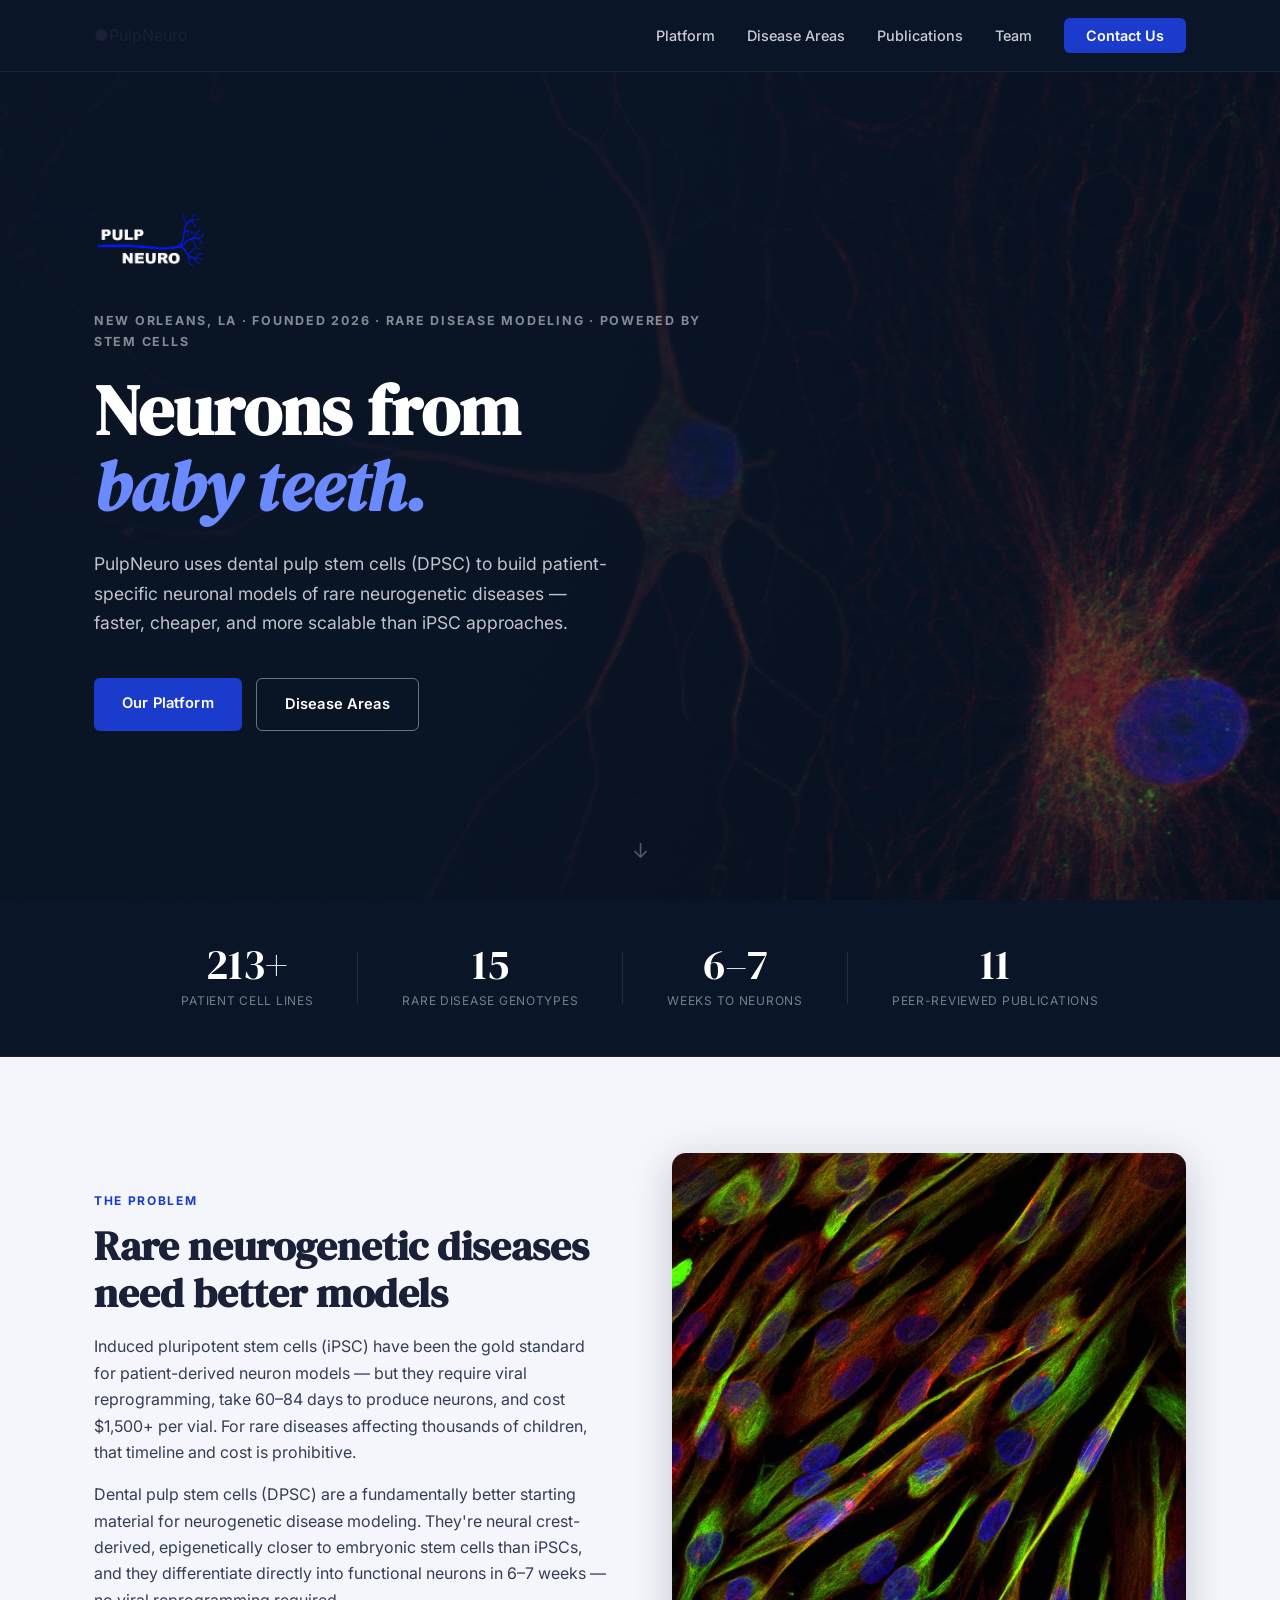
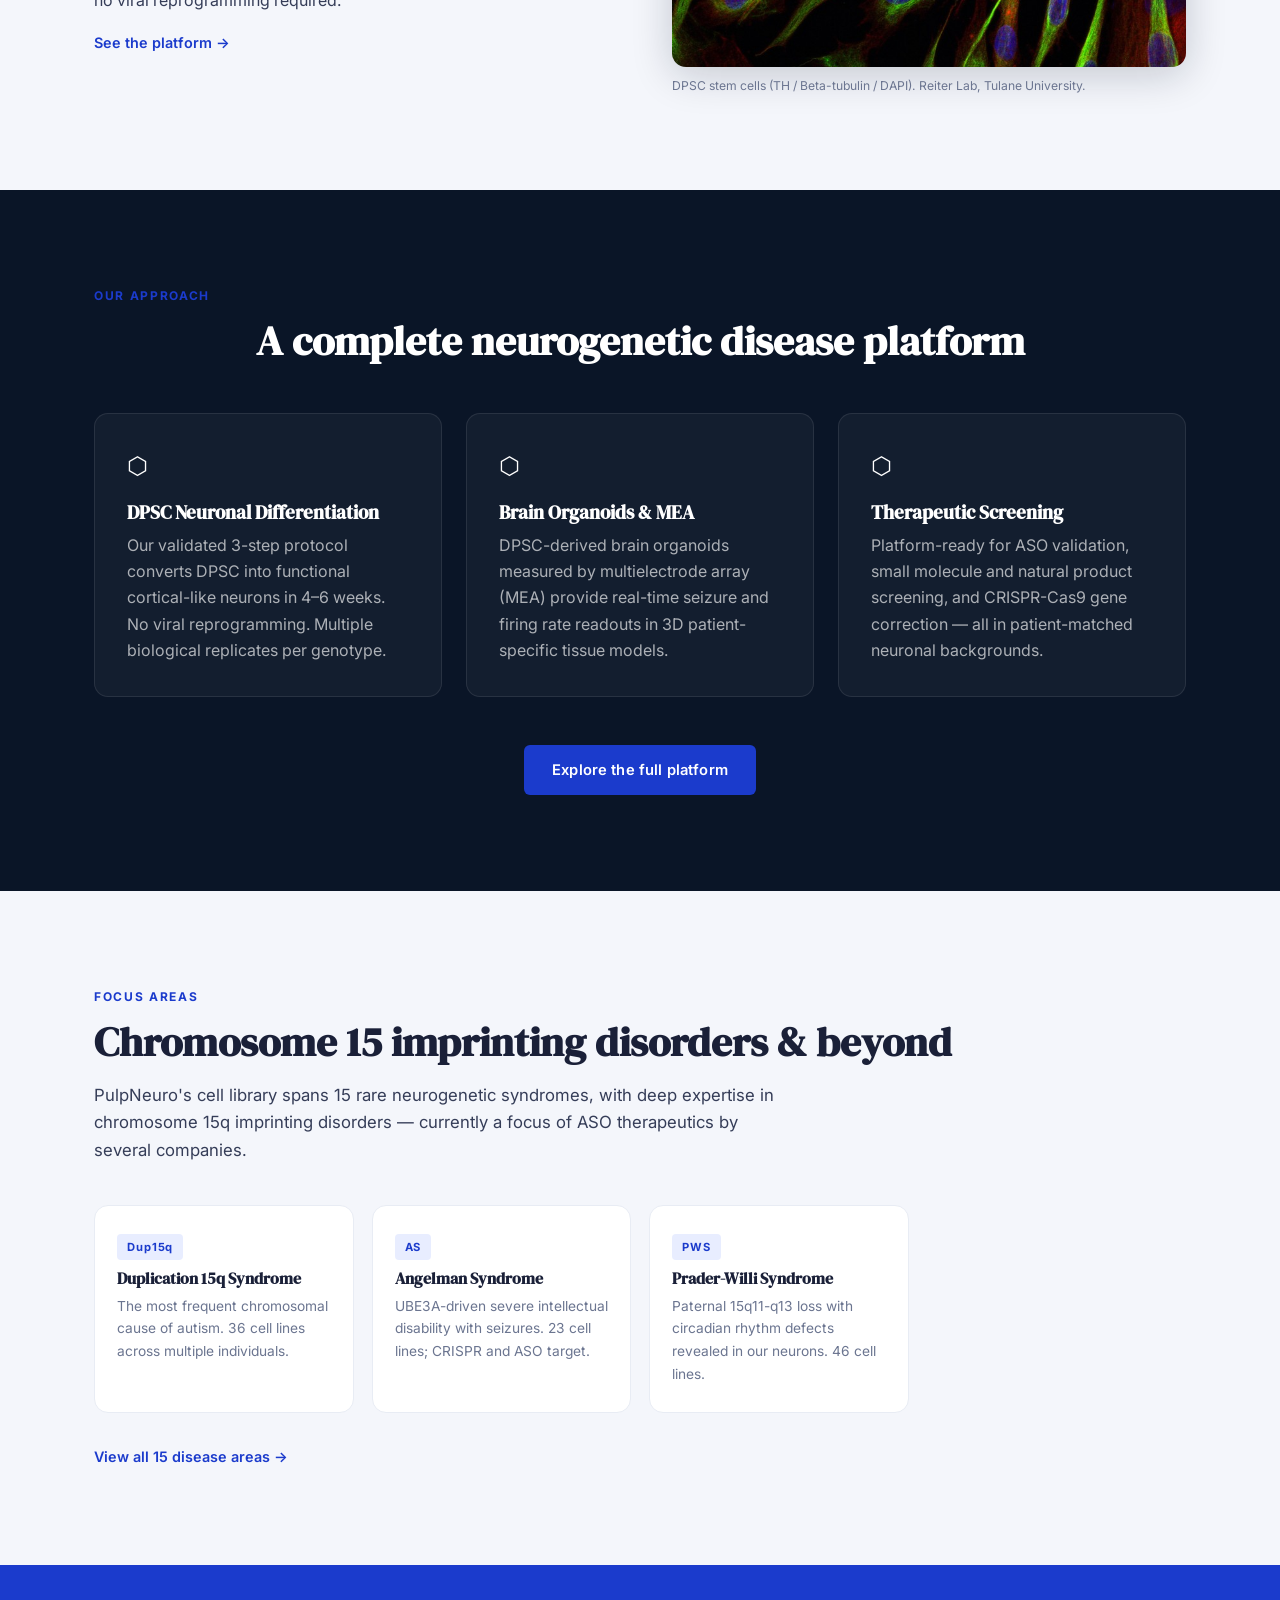
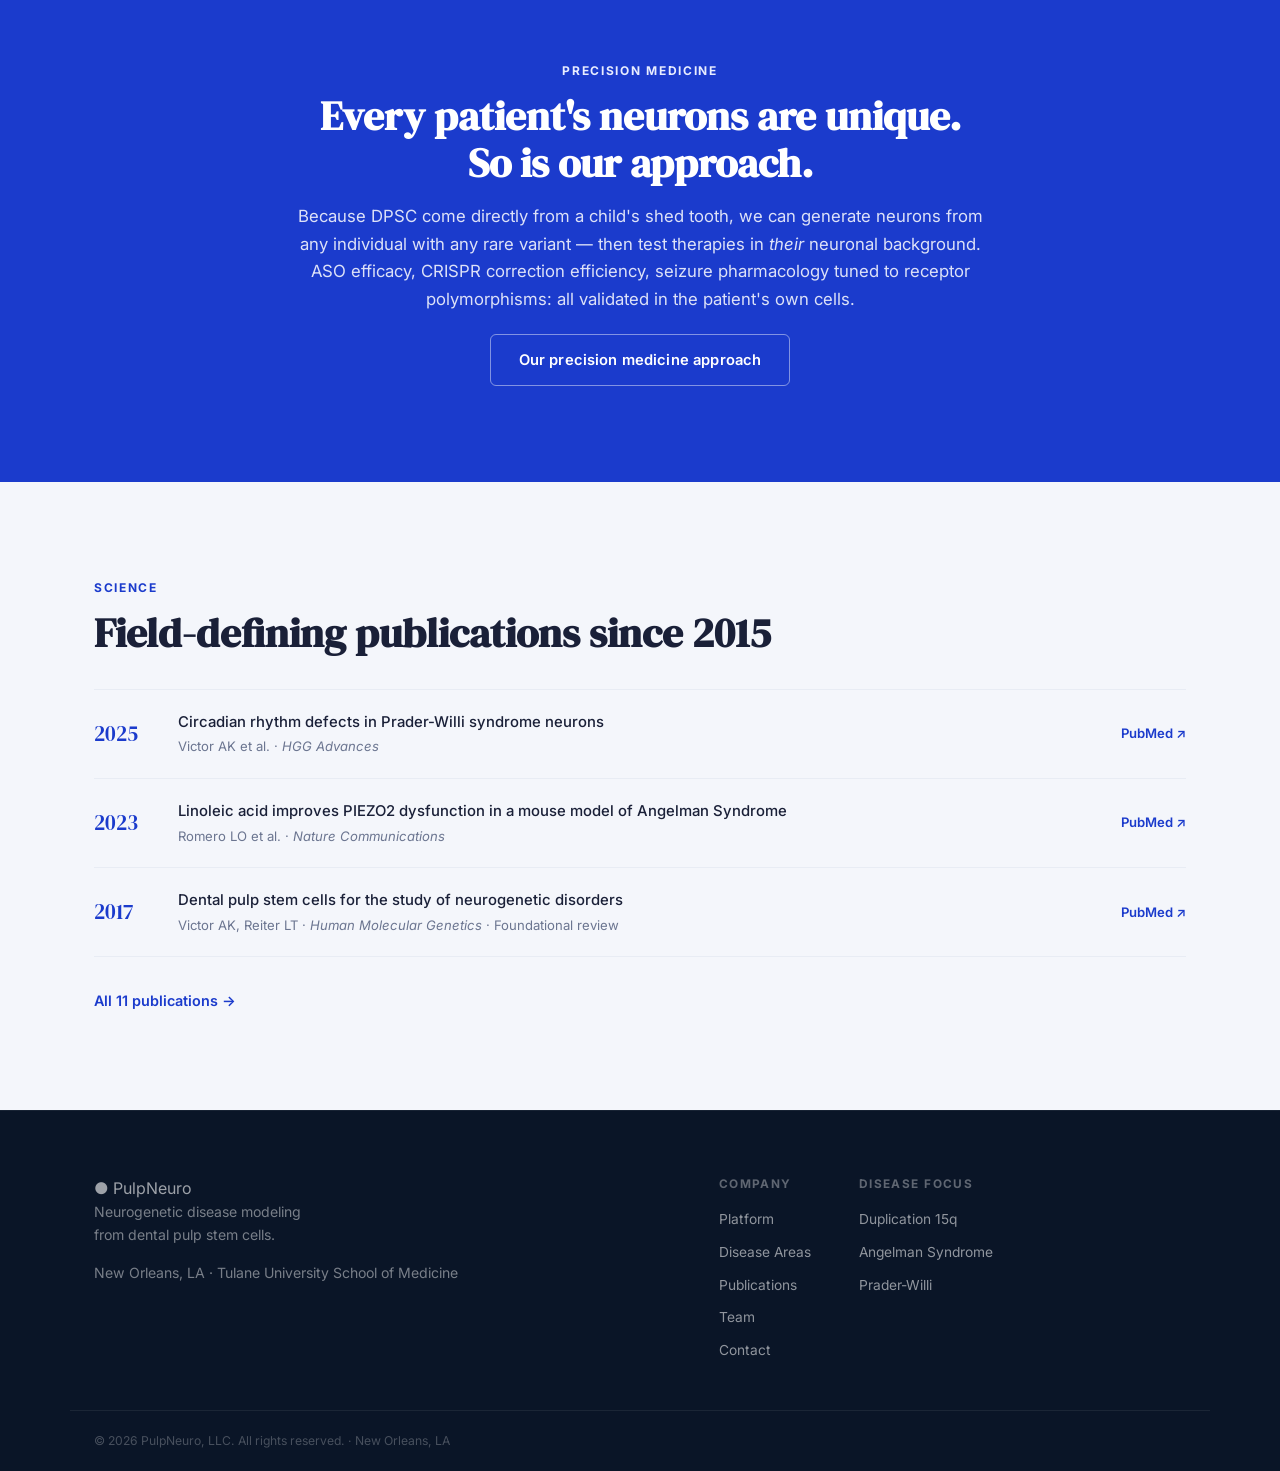
==== commit c96f7511: "Add files via upload Edits to pre-live website 6.28.26" ====
--- a/site/index.html
+++ b/site/index.html
@@ -35,10 +35,10 @@
   <div class="hero-bg" style="background-image: url('assets/img/hero_neurons.jpg')"></div>
   <div class="hero-overlay"></div>
   <div class="hero-content">
-    <img src="assets/img/logo.png" alt="PulpNeuro" class="hero-logo">
+    <img src="assets/img/logo-nav.png" alt="PulpNeuro" class="hero-logo">
     <div class="hero-tagline">New Orleans, LA · Founded 2026 · Rare Disease Modeling · Powered by Stem Cells</div>
     <h1 class="hero-title">Neurons from<br><em>baby teeth.</em></h1>
-    <p class="hero-sub">PulpNeuro uses dental pulp stem cells to build patient-specific neuronal models of rare neurogenetic diseases — faster, cheaper, and more scalable than iPSC approaches.</p>
+    <p class="hero-sub">PulpNeuro uses dental pulp stem cells (DPSC) to build patient-specific neuronal models of rare neurogenetic diseases — faster, cheaper, and more scalable than iPSC approaches.</p>
     <div class="hero-actions">
       <a href="platform.html" class="btn btn-primary">Our Platform</a>
       <a href="disease-areas.html" class="btn btn-ghost">Disease Areas</a>
@@ -61,8 +61,8 @@
     </div>
     <div class="stat-div"></div>
     <div class="stat">
-      <span class="stat-n">7–14</span>
-      <span class="stat-label">Days to Neurons</span>
+      <span class="stat-n">6–7</span>
+      <span class="stat-label">Weeks to Neurons</span>
     </div>
     <div class="stat-div"></div>
     <div class="stat">
@@ -79,7 +79,7 @@
       <div class="eyebrow">The Problem</div>
       <h2>Rare neurogenetic diseases need better models</h2>
       <p>Induced pluripotent stem cells (iPSC) have been the gold standard for patient-derived neuron models — but they require viral reprogramming, take 60–84 days to produce neurons, and cost $1,500+ per vial. For rare diseases affecting thousands of children, that timeline and cost is prohibitive.</p>
-      <p>Dental pulp stem cells (DPSCs) are a fundamentally better starting material for neurogenetic disease modeling. They're neural crest-derived, epigenetically closer to embryonic stem cells than iPSCs, and they differentiate directly into functional neurons in just 7–14 days — no reprogramming required.</p>
+      <p>Dental pulp stem cells (DPSC) are a fundamentally better starting material for neurogenetic disease modeling. They're neural crest-derived, epigenetically closer to embryonic stem cells than iPSCs, and they differentiate directly into functional neurons in 6–7 weeks — no viral reprogramming required.</p>
       <a href="platform.html" class="link-arrow">See the platform →</a>
     </div>
     <div class="col-img">
@@ -98,7 +98,7 @@
       <div class="platform-card">
         <div class="card-icon">⬡</div>
         <h3>DPSC Neuronal Differentiation</h3>
-        <p>Our validated 3-step protocol converts DPSCs into functional cortical-like neurons in 4–6 weeks. No viral reprogramming. Multiple biological replicates per genotype.</p>
+        <p>Our validated 3-step protocol converts DPSC into functional cortical-like neurons in 4–6 weeks. No viral reprogramming. Multiple biological replicates per genotype.</p>
       </div>
       <div class="platform-card">
         <div class="card-icon">⬡</div>
@@ -122,7 +122,7 @@
   <div class="container">
     <div class="eyebrow">Focus Areas</div>
     <h2>Chromosome 15 imprinting disorders &amp; beyond</h2>
-    <p class="section-intro">PulpNeuro's cell library spans 15 rare neurogenetic diseases, with deep expertise in chromosome 15q imprinting disorders — the most underserved category in rare pediatric neurology.</p>
+    <p class="section-intro">PulpNeuro's cell library spans 15 rare neurogenetic syndromes, with deep expertise in chromosome 15q imprinting disorders — currently a focus of ASO therapeutics by several companies.</p>
     <div class="disease-grid">
       <a href="disease-areas.html#dup15q" class="disease-card">
         <div class="disease-tag">Dup15q</div>
@@ -149,7 +149,7 @@
   <div class="container container-narrow centered">
     <div class="eyebrow" style="color:var(--blue-light)">Precision Medicine</div>
     <h2>Every patient's neurons are unique.<br>So is our approach.</h2>
-    <p>Because DPSCs come directly from a child's shed tooth, we can generate neurons from any individual with any rare variant — then test therapies in <em>their</em> neuronal background. ASO efficacy, CRISPR correction efficiency, seizure pharmacology tuned to receptor polymorphisms: all validated in the patient's own cells.</p>
+    <p>Because DPSC come directly from a child's shed tooth, we can generate neurons from any individual with any rare variant — then test therapies in <em>their</em> neuronal background. ASO efficacy, CRISPR correction efficiency, seizure pharmacology tuned to receptor polymorphisms: all validated in the patient's own cells.</p>
     <a href="disease-areas.html#precision" class="btn btn-ghost-light">Our precision medicine approach</a>
   </div>
 </section>
--- a/site/assets/css/main.css
+++ b/site/assets/css/main.css
@@ -100,8 +100,6 @@
 .nav-logo img {
   height: 44px;
   width: auto;
-  /* invert black to white for dark nav background */
-  filter: invert(1) hue-rotate(200deg) saturate(3) brightness(1.2);
 }
 .nav-links {
   display: flex; align-items: center; gap: 32px; list-style: none;
@@ -158,7 +156,6 @@
 
 .hero-logo {
   height: 70px; width: auto; margin-bottom: 2rem;
-  filter: invert(1) hue-rotate(200deg) saturate(3) brightness(1.2);
 }
 .hero-tagline {
   font-size: 0.78rem; font-weight: 700; letter-spacing: 0.14em;
@@ -317,7 +314,7 @@
   padding-bottom: 48px; border-bottom: 1px solid rgba(255,255,255,0.07);
 }
 @media (max-width: 640px) { .footer-inner { grid-template-columns: 1fr; gap: 40px; } }
-.footer-logo { height: 50px; width: auto; margin-bottom: 16px; filter: invert(1) hue-rotate(200deg) saturate(3) brightness(1.2); }
+.footer-logo { height: 50px; width: auto; margin-bottom: 16px; }
 .footer-brand p { font-size: 0.88rem; line-height: 1.6; color: rgba(255,255,255,0.45); }
 .footer-location { font-size: 0.76rem; color: rgba(255,255,255,0.3); margin-top: 6px; }
 .footer-links { display: flex; gap: 48px; }
